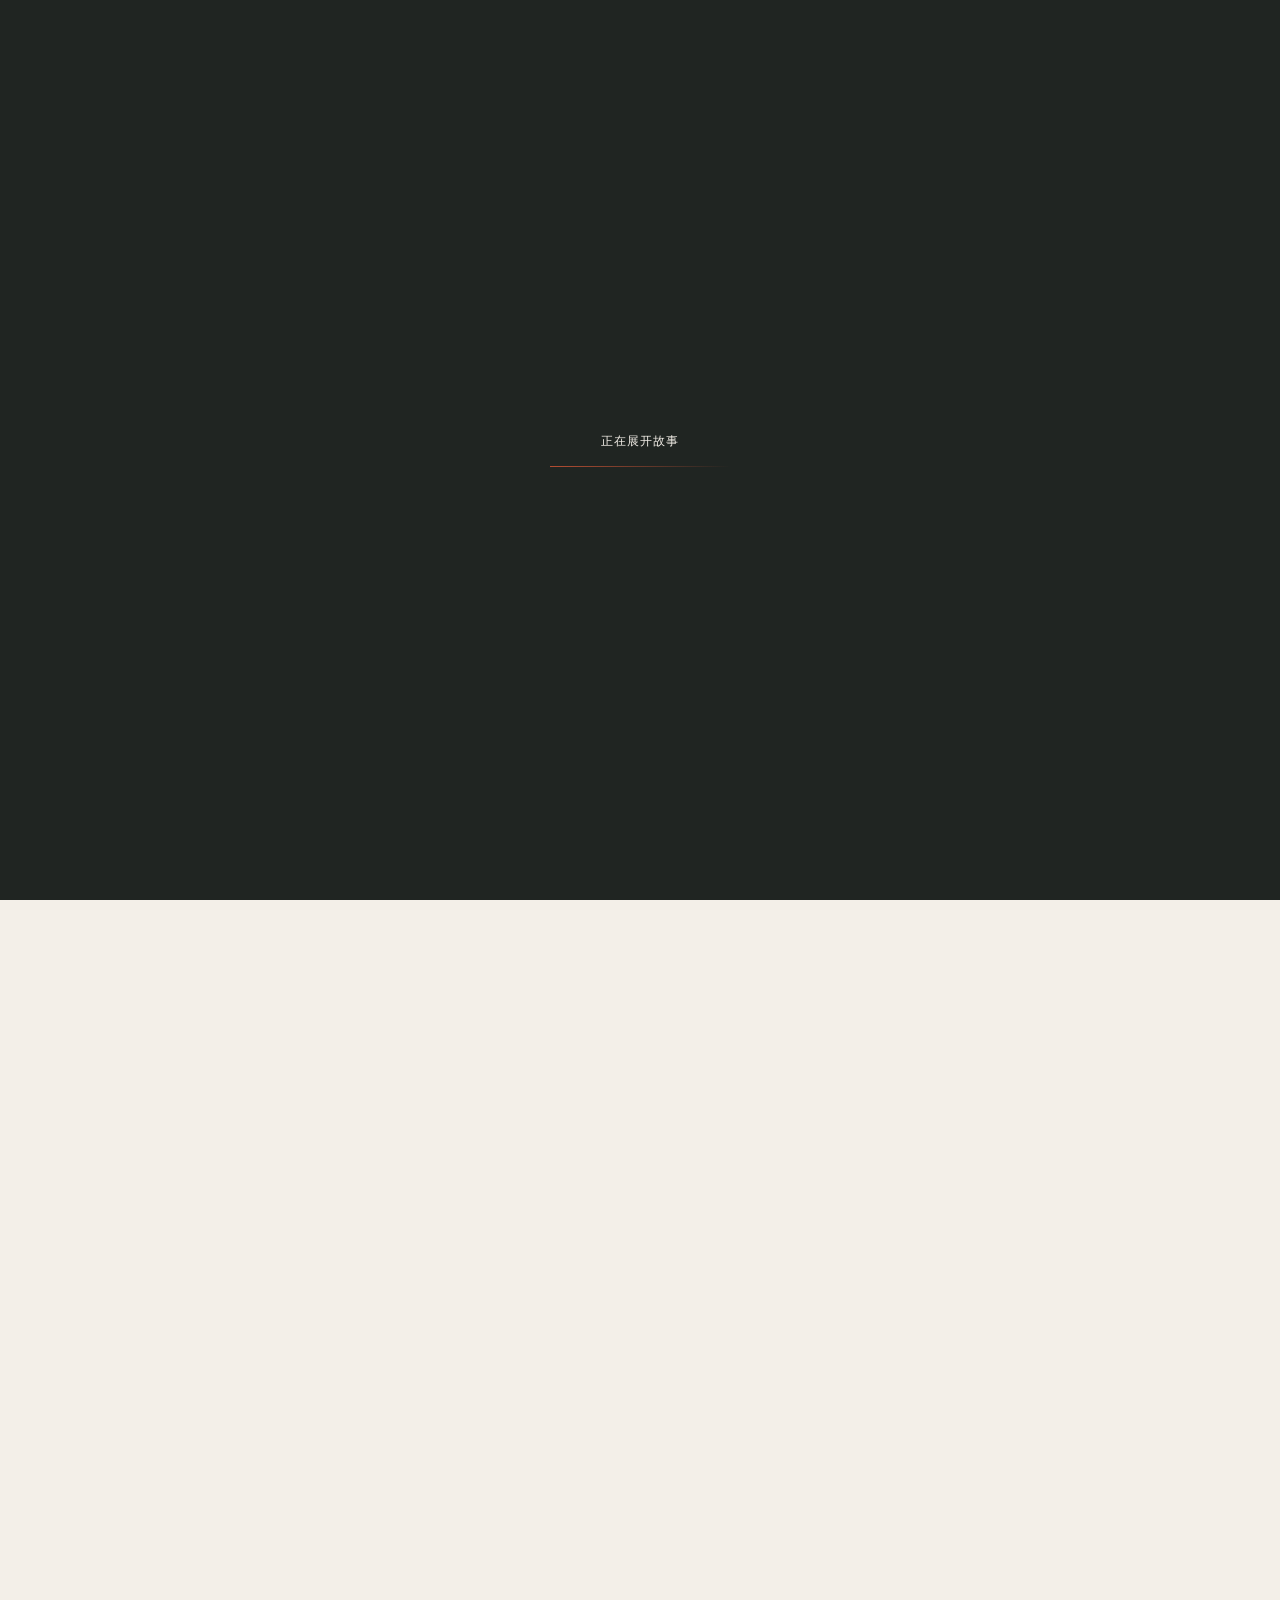
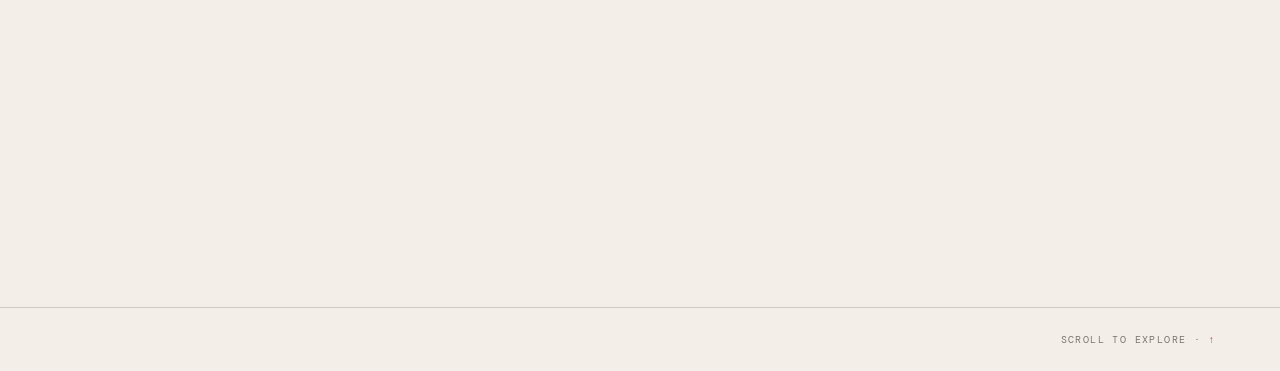
==== index.html @ dee7566f "feat: add modular interactive narrative designer resume page" ====
<!doctype html>
<html lang="zh-CN">
<head>
  <meta charset="UTF-8" />
  <meta name="viewport" content="width=device-width, initial-scale=1.0" />
  <meta name="theme-color" content="#f3efe8" />
  <title>叙事设计师 · 交互式作品集与履历</title>
  <link rel="preconnect" href="https://fonts.googleapis.com">
  <link rel="preconnect" href="https://fonts.gstatic.com" crossorigin>
  <link href="https://fonts.googleapis.com/css2?family=DM+Mono:wght@400;500&family=Manrope:wght@400;500;600;700&family=Noto+Serif+SC:wght@400;500;600;700&display=swap" rel="stylesheet">
  <link rel="stylesheet" href="styles.css" />
</head>
<body>
  <div class="loader" aria-hidden="true"><span>正在展开故事</span><i></i></div>
  <div class="grain" aria-hidden="true"></div>

  <!-- ========== 可编辑区：只需修改此处的数据，即可更新页面文字 ========== -->
  <script type="application/json" id="resume-data">
  {
    "meta": {
      "pageTitle": "叙事设计师 · 交互式作品集与履历",
      "eyebrow": "NARRATIVE DESIGNER / PORTFOLIO 2024—",
      "name": "李予乐",
      "role": "叙事设计师",
      "location": "中国 · 杭州 / 可远程合作",
      "availability": "开放合作中",
      "intro": "在旧典与新声之间，寻找能被看见、被感受、被记住的故事。",
      "scrollHint": "向下探索"
    },
    "nav": ["关于我", "职责", "方法论", "联系"],
    "about": {
      "label": "01 / PROFILE",
      "title": "把文化的回响，
转译成当代体验。",
      "body": "我是一位叙事设计师，专注于从文化原型与企业基因中提炼叙事势能，再将它们转化为具有情感温度、清晰结构与媒介适配性的体验。",
      "note": "我的工作不止是讲述故事，更是为故事搭建发生的现场。",
      "stats": [
        {"value":"02", "label":"核心叙事方向"},
        {"value":"∞", "label":"可展开的媒介"},
        {"value":"01", "label":"持续生长的视角"}
      ]
    },
    "responsibilities": {
      "label": "02 / RESPONSIBILITIES",
      "title": "两种路径，
同一个内核。",
      "items": [
        {"number":"01", "title":"旧典新声", "subtitle":"经典 IP 母题的叙事重构与再创", "body":"基于已有文化符号与故事原型，进行跨媒介的改编与再创作，赋予经典叙事当代语境下的新表达。", "tag":"REINTERPRETATION"},
        {"number":"02", "title":"从 0 到 1", "subtitle":"企业文化驱动的原创叙事策划", "body":"深度解构品牌基因与核心价值，从零构建原创概念体系，通过叙事设计将抽象文化转化为可感知的体验。", "tag":"ORIGIN STORY"}
      ]
    },
    "tools": {
      "label": "03 / TOOLKIT",
      "title": "让想象拥有
可执行的形状。",
      "description": "常用的工具会随项目而变，但保持好奇、建立秩序与持续打磨，是始终不变的工作方式。",
      "items": ["在此添加工具名称", "在此添加工具名称", "在此添加工具名称", "在此添加工具名称", "在此添加工具名称", "在此添加工具名称"]
    },
    "method": {
      "label": "04 / METHOD",
      "title": "从一个模糊的念头，
到一次完整的相遇。",
      "description": "这是一个可被复用、也允许被打破的工作流。你可以在下方替换为自己的叙事设计方法论。",
      "steps": [
        {"index":"01", "title":"需求洞察", "text":"在此添加你的方法论描述"},
        {"index":"02", "title":"故事原型", "text":"在此添加你的方法论描述"},
        {"index":"03", "title":"媒介适配", "text":"在此添加你的方法论描述"},
        {"index":"04", "title":"体验落地", "text":"在此添加你的方法论描述"}
      ]
    },
    "contact": {
      "label": "05 / CONTACT",
      "title": "如果你也在寻找
一个好故事的下一种可能。",
      "cta": "与我聊聊",
      "email": "hello@example.com",
      "footer": "© 2024 李予乐 · 用故事连接人与世界"
    }
  }
  </script>
  <!-- ========== 可编辑区结束 ========== -->

  <header class="site-header">
    <a class="brand" href="#top" aria-label="返回首页"><span>LYL</span><small>STORY / DESIGN</small></a>
    <nav class="desktop-nav" aria-label="主导航"></nav>
    <button class="menu-toggle" type="button" aria-label="打开菜单" aria-expanded="false"><span></span><span></span></button>
  </header>
  <div class="mobile-nav" aria-hidden="true"></div>

  <main id="top">
    <section class="hero section-reveal" aria-labelledby="hero-title">
      <div class="hero-orbit" aria-hidden="true"><span></span><span></span><span></span></div>
      <div class="hero-copy">
        <p class="eyebrow" data-field="eyebrow"></p>
        <h1 id="hero-title"><span data-field="name"></span><em data-field="role"></em></h1>
        <p class="hero-intro" data-field="intro"></p>
      </div>
      <div class="hero-meta"><span data-field="location"></span><span class="availability"><i></i><b data-field="availability"></b></span></div>
      <a class="scroll-hint" href="#about"><span data-field="scrollHint"></span><i>↓</i></a>
    </section>

    <section class="about section-wrap section-reveal" id="about">
      <div class="section-label" data-content="about.label"></div>
      <div class="about-grid"><div class="section-heading"><h2 data-content="about.title"></h2></div><div class="about-copy"><p class="lead" data-content="about.body"></p><p class="note" data-content="about.note"></p></div></div>
      <div class="stats" data-stats></div>
    </section>

    <section class="responsibilities section-wrap section-reveal" id="responsibilities">
      <div class="section-label" data-content="responsibilities.label"></div><div class="responsibility-intro"><h2 data-content="responsibilities.title"></h2></div><div class="responsibility-list" data-responsibilities></div>
    </section>

    <section class="tools section-wrap section-reveal" id="tools"><div class="section-label" data-content="tools.label"></div><div class="two-column"><div><h2 data-content="tools.title"></h2></div><div><p class="muted" data-content="tools.description"></p><ul class="tool-list" data-tools></ul></div></div></section>

    <section class="method section-wrap section-reveal" id="method"><div class="section-label" data-content="method.label"></div><div class="method-head"><h2 data-content="method.title"></h2><p class="muted" data-content="method.description"></p></div><div class="method-grid" data-method></div></section>

    <section class="contact section-wrap section-reveal" id="contact"><div class="contact-mark" aria-hidden="true">✳</div><div class="section-label" data-content="contact.label"></div><h2 data-content="contact.title"></h2><a class="contact-link" data-email><span data-content="contact.cta"></span><i>↗</i></a><p class="email" data-email-text></p></section>
  </main>
  <footer><span data-content="contact.footer"></span><span>SCROLL TO EXPLORE · <a href="#top">↑</a></span></footer>
  <script src="script.js"></script>
</body>
</html>
---- styles.css ----
:root {
  --paper: #f3efe8; --ink: #202522; --muted: #77766f; --line: rgba(32,37,34,.18); --accent: #b44d32; --serif: 'Noto Serif SC', Georgia, serif; --sans: 'Manrope', Arial, sans-serif; --mono: 'DM Mono', monospace;
}
* { box-sizing: border-box; }
html { scroll-behavior: smooth; }
body { margin: 0; color: var(--ink); background: var(--paper); font-family: var(--sans); overflow-x: hidden; }
body:before { content: ''; position: fixed; inset: 0; pointer-events: none; background: radial-gradient(circle at 80% 15%, rgba(180,77,50,.08), transparent 28%), radial-gradient(circle at 0% 70%, rgba(34,56,50,.06), transparent 25%); z-index: -2; }
.grain { position: fixed; inset: 0; opacity: .06; pointer-events: none; z-index: 10; background-image: url("data:image/svg+xml,%3Csvg viewBox='0 0 180 180' xmlns='http://www.w3.org/2000/svg'%3E%3Cfilter id='n'%3E%3CfeTurbulence type='fractalNoise' baseFrequency='.8' numOctaves='3' stitchTiles='stitch'/%3E%3C/filter%3E%3Crect width='100%25' height='100%25' filter='url(%23n)' opacity='.5'/%3E%3C/svg%3E"); }
.loader { position: fixed; inset: 0; background: var(--ink); color: var(--paper); display: grid; place-content: center; gap: 16px; z-index: 20; transition: opacity .7s, visibility .7s; font: 12px var(--mono); letter-spacing: .08em; text-align: center; }
.loader i { width: 180px; height: 1px; background: linear-gradient(90deg, var(--accent), transparent); display: block; animation: load 1.2s ease-in-out infinite; transform-origin: left; }.loader.done { opacity: 0; visibility: hidden; } @keyframes load { 0%,100% { transform: scaleX(.1) } 50% { transform: scaleX(1) } }
.site-header { position: absolute; top: 0; left: 0; right: 0; padding: 28px 5vw; display: flex; align-items: center; justify-content: space-between; z-index: 5; }.brand { color: var(--ink); text-decoration: none; display: flex; flex-direction: column; gap: 4px; }.brand span { font: 600 19px var(--serif); letter-spacing: .12em; }.brand small, .eyebrow, .section-label, .hero-meta, footer { font: 10px var(--mono); letter-spacing: .14em; }.brand small { color: var(--muted); }.desktop-nav { display: flex; gap: 30px; }.desktop-nav a, .mobile-nav a { color: var(--ink); text-decoration: none; font-size: 11px; }.desktop-nav a:after { content: ''; height: 1px; width: 0; background: var(--accent); display: block; transition: width .3s; }.desktop-nav a:hover:after { width: 100%; }
.menu-toggle { display: none; border: 0; background: transparent; padding: 8px; }.menu-toggle span { display: block; width: 22px; height: 1px; background: var(--ink); margin: 5px; }.mobile-nav { display: none; }
.hero { min-height: 100vh; padding: 22vh 10vw 9vh; display: flex; flex-direction: column; justify-content: space-between; position: relative; overflow: hidden; }.hero-copy { max-width: 790px; margin-top: 9vh; }.eyebrow, .section-label { color: var(--accent); }.hero h1 { margin: 30px 0 26px; font: 500 clamp(4.2rem, 11vw, 10.5rem)/.86 var(--serif); letter-spacing: -.08em; }.hero h1 em { display: block; color: var(--accent); font: italic 500 clamp(2.4rem, 5.5vw, 5.3rem)/1.1 var(--serif); letter-spacing: -.06em; margin-left: 10vw; }.hero-intro { max-width: 460px; font: 19px/1.8 var(--serif); margin: 0; }.hero-meta { display: flex; gap: 32px; color: var(--muted); }.availability { color: var(--ink); }.availability i { display: inline-block; width: 6px; height: 6px; border-radius: 50%; background: #5c865e; margin-right: 8px; box-shadow: 0 0 0 4px rgba(92,134,94,.12); }.availability b { font-weight: 400; }.scroll-hint { align-self: flex-end; color: var(--muted); text-decoration: none; font: 10px var(--mono); display: flex; gap: 12px; align-items: center; }.scroll-hint i { color: var(--accent); font-size: 17px; font-style: normal; }.hero-orbit { position: absolute; width: 45vw; height: 45vw; max-width: 600px; max-height: 600px; right: -8vw; top: 18%; border: 1px solid var(--line); border-radius: 50%; animation: float 8s ease-in-out infinite; }.hero-orbit:before, .hero-orbit:after { content:''; position:absolute; inset: 14%; border: 1px solid var(--line); border-radius: 50%; }.hero-orbit:after { inset: 28%; border-color: rgba(180,77,50,.35); }.hero-orbit span { position: absolute; width: 8px; height: 8px; border-radius: 50%; background: var(--accent); top: 6%; left: 50%; }.hero-orbit span:nth-child(2) { top: 50%; left: 94%; background: var(--ink); }.hero-orbit span:nth-child(3) { top: 83%; left: 20%; width: 4px; height: 4px; } @keyframes float { 50% { transform: translateY(-15px) rotate(8deg); } }
.section-wrap { padding: 13vw 10vw; border-top: 1px solid var(--line); }.section-label { margin-bottom: 70px; }.section-heading h2, h2 { font: 500 clamp(2.5rem, 5.8vw, 6.4rem)/1.05 var(--serif); letter-spacing: -.07em; white-space: pre-line; margin: 0; }.about-grid { display: grid; grid-template-columns: 1.1fr .9fr; gap: 10vw; }.about-copy { padding-top: 12px; max-width: 450px; }.lead { font: 20px/1.9 var(--serif); margin: 0 0 55px; }.note { border-left: 1px solid var(--accent); padding-left: 18px; color: var(--muted); font-size: 13px; line-height: 1.8; }.stats { display: flex; gap: 10vw; margin-top: 13vw; border-top: 1px solid var(--line); padding-top: 25px; }.stat-value { color: var(--accent); font: 400 clamp(2.7rem, 5vw, 5rem) var(--serif); }.stat-label { color: var(--muted); font-size: 11px; margin-top: 8px; }.responsibility-intro { max-width: 750px; margin-bottom: 90px; }.responsibility-list { border-top: 1px solid var(--line); }.responsibility-card { display: grid; grid-template-columns: 9% 25% 1fr; gap: 30px; align-items: start; padding: 42px 0; border-bottom: 1px solid var(--line); transition: padding .4s, background .4s; }.responsibility-card:hover { padding-left: 20px; background: rgba(255,255,255,.18); }.card-num { color: var(--accent); font: 12px var(--mono); }.card-title { font: 500 30px var(--serif); }.card-subtitle { font-size: 11px; color: var(--muted); margin-top: 12px; }.card-body { max-width: 430px; color: var(--muted); line-height: 1.9; font-size: 14px; }.card-tag { display: block; font: 10px var(--mono); letter-spacing: .12em; margin-bottom: 20px; color: var(--accent); }
.two-column { display: grid; grid-template-columns: 1fr 1fr; gap: 12vw; }.muted { color: var(--muted); font-size: 14px; line-height: 1.9; max-width: 430px; }.tool-list { padding: 0; margin: 45px 0 0; list-style: none; border-top: 1px solid var(--line); }.tool-list li { border-bottom: 1px solid var(--line); padding: 18px 0; color: var(--muted); font: 13px var(--mono); display: flex; justify-content: space-between; }.tool-list li:after { content: '＋'; color: var(--accent); }.method { background: #293632; color: var(--paper); }.method .section-label, .method .muted { color: #b3bcb5; }.method-head { display: flex; justify-content: space-between; align-items: end; gap: 50px; margin-bottom: 90px; }.method-head h2 { max-width: 720px; }.method-grid { display: grid; grid-template-columns: repeat(4, 1fr); gap: 1px; background: rgba(243,239,232,.2); }.method-card { background: #293632; min-height: 250px; padding: 25px 20px; transition: background .3s, transform .3s; }.method-card:hover { background: #354840; transform: translateY(-8px); }.method-card .index { color: #db876f; font: 11px var(--mono); }.method-card h3 { font: 500 25px var(--serif); margin: 65px 0 18px; }.method-card p { color: #b3bcb5; font-size: 12px; line-height: 1.8; }.contact { text-align: center; padding-top: 15vw; padding-bottom: 12vw; }.contact-mark { color: var(--accent); font-size: 48px; margin-bottom: 40px; animation: spin 12s linear infinite; }.contact h2 { max-width: 800px; margin: 0 auto 65px; }.contact-link { color: var(--ink); text-decoration: none; display: inline-flex; gap: 20px; align-items: center; font: 500 22px var(--serif); border-bottom: 1px solid var(--accent); padding-bottom: 8px; }.contact-link i { color: var(--accent); font-style: normal; transition: transform .3s; }.contact-link:hover i { transform: translate(5px,-5px); }.email { color: var(--muted); font: 11px var(--mono); margin-top: 24px; } @keyframes spin { to { transform: rotate(360deg); } } footer { border-top: 1px solid var(--line); padding: 25px 5vw; color: var(--muted); display: flex; justify-content: space-between; } footer a { color: var(--accent); text-decoration: none; }
.section-reveal { opacity: 0; transform: translateY(24px); transition: opacity .9s ease, transform .9s ease; }.section-reveal.visible { opacity: 1; transform: none; }
@media (max-width: 700px) { .site-header { padding: 22px 6vw; }.desktop-nav { display: none; }.menu-toggle { display: block; }.mobile-nav { position: fixed; inset: 0; background: var(--paper); z-index: 4; display: flex; flex-direction: column; justify-content: center; gap: 25px; padding: 15vw; transform: translateY(-100%); transition: transform .4s; }.mobile-nav.open { transform: none; }.mobile-nav a { font: 500 34px var(--serif); }.hero { padding: 20vh 7vw 8vh; min-height: 100svh; }.hero-orbit { width: 90vw; height: 90vw; top: 30%; right: -35vw; opacity: .65; }.hero-copy { margin-top: 9vh; position: relative; z-index: 1; }.hero h1 { font-size: 4.6rem; margin-top: 25px; }.hero h1 em { font-size: 2.8rem; margin-left: 12vw; }.hero-intro { font-size: 17px; max-width: 290px; }.hero-meta { flex-direction: column; gap: 12px; }.section-wrap { padding: 25vw 7vw; }.section-label { margin-bottom: 45px; }.about-grid, .two-column { grid-template-columns: 1fr; gap: 45px; }.about-copy { padding-top: 0; }.lead { font-size: 18px; }.stats { gap: 9vw; margin-top: 18vw; }.stat-value { font-size: 2.6rem; }.stat-label { font-size: 9px; }.responsibility-intro { margin-bottom: 55px; }.responsibility-card { grid-template-columns: 15% 1fr; gap: 12px; }.card-body { grid-column: 2; }.card-tag { margin-bottom: 12px; }.card-title { font-size: 26px; }.method-head { display: block; margin-bottom: 55px; }.method-head .muted { margin-top: 30px; }.method-grid { grid-template-columns: 1fr 1fr; }.method-card { min-height: 210px; padding: 18px 15px; }.method-card h3 { margin-top: 40px; font-size: 21px; }.contact h2 { font-size: 2.9rem; }.contact-link { font-size: 19px; } footer { flex-direction: column; gap: 14px; font-size: 9px; } }
@media (prefers-reduced-motion: reduce) { *, *:before, *:after { animation-duration: .01ms !important; transition-duration: .01ms !important; scroll-behavior: auto !important; } }
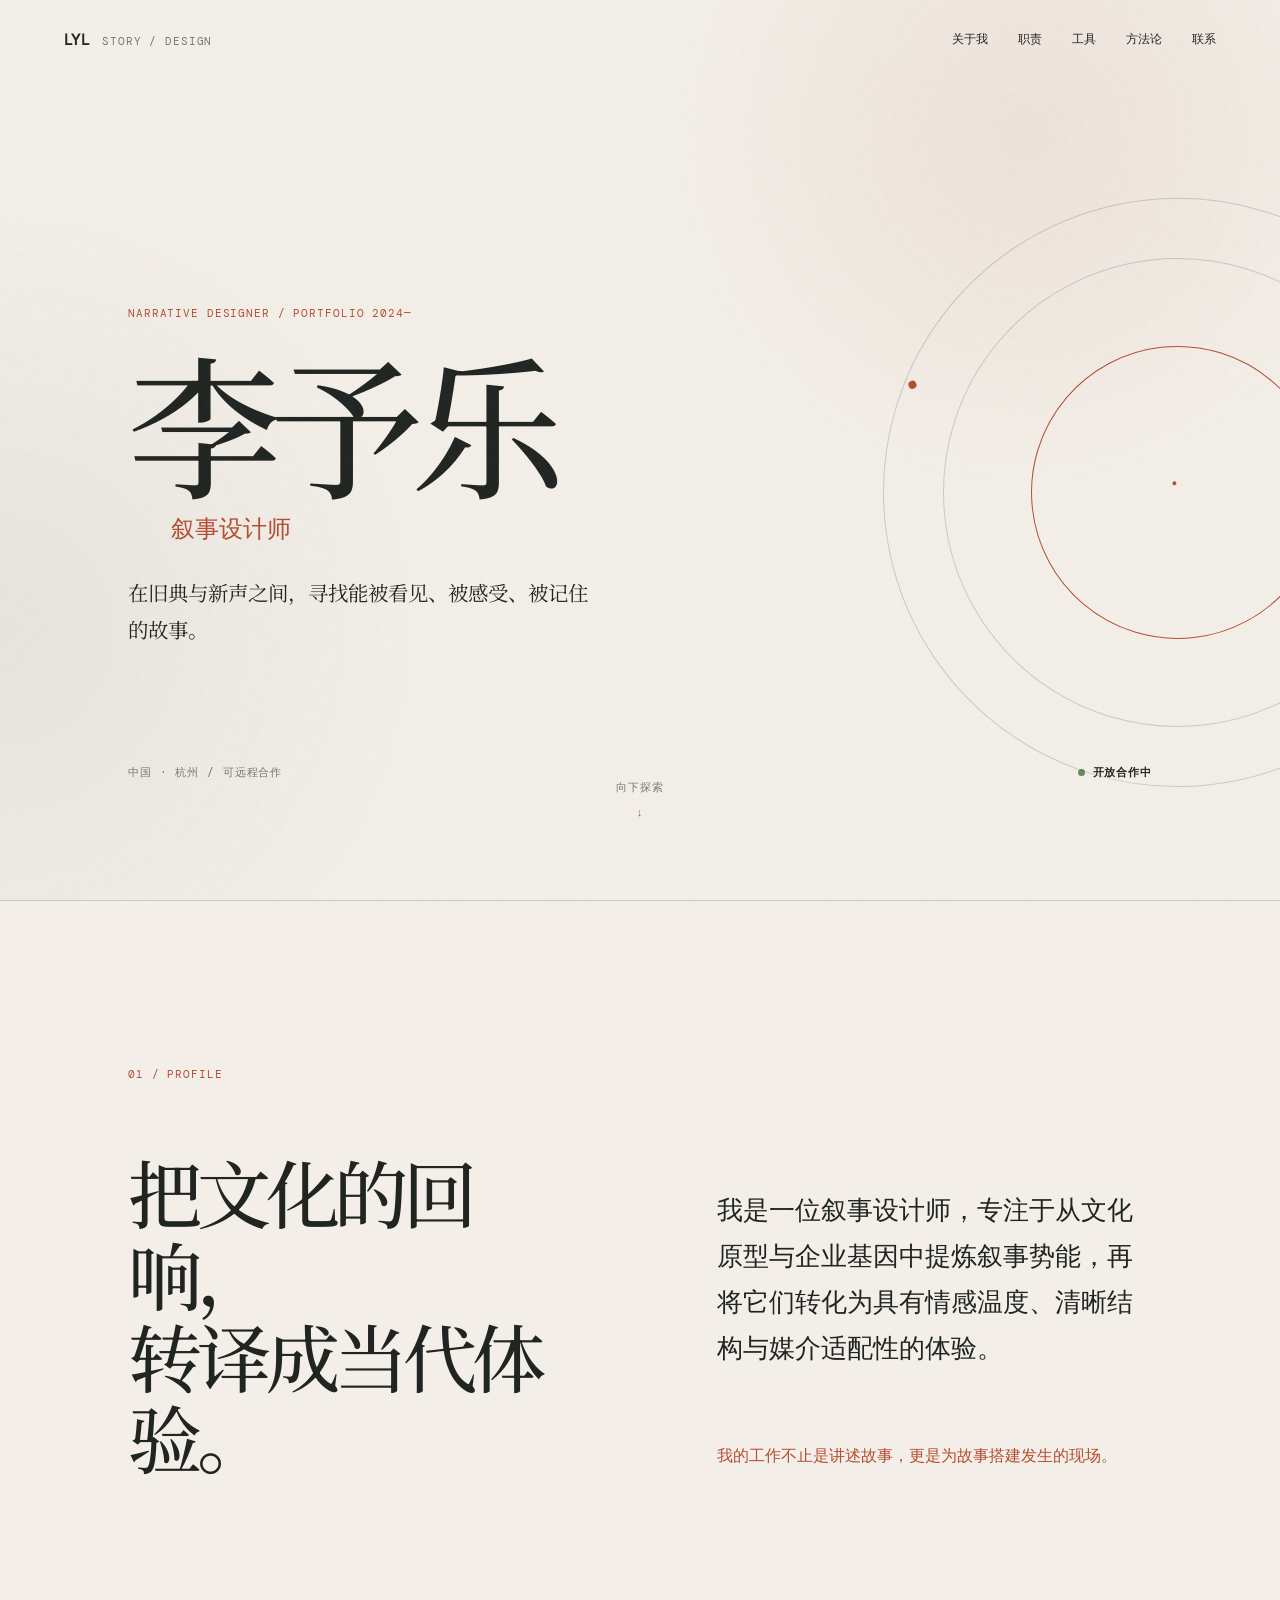
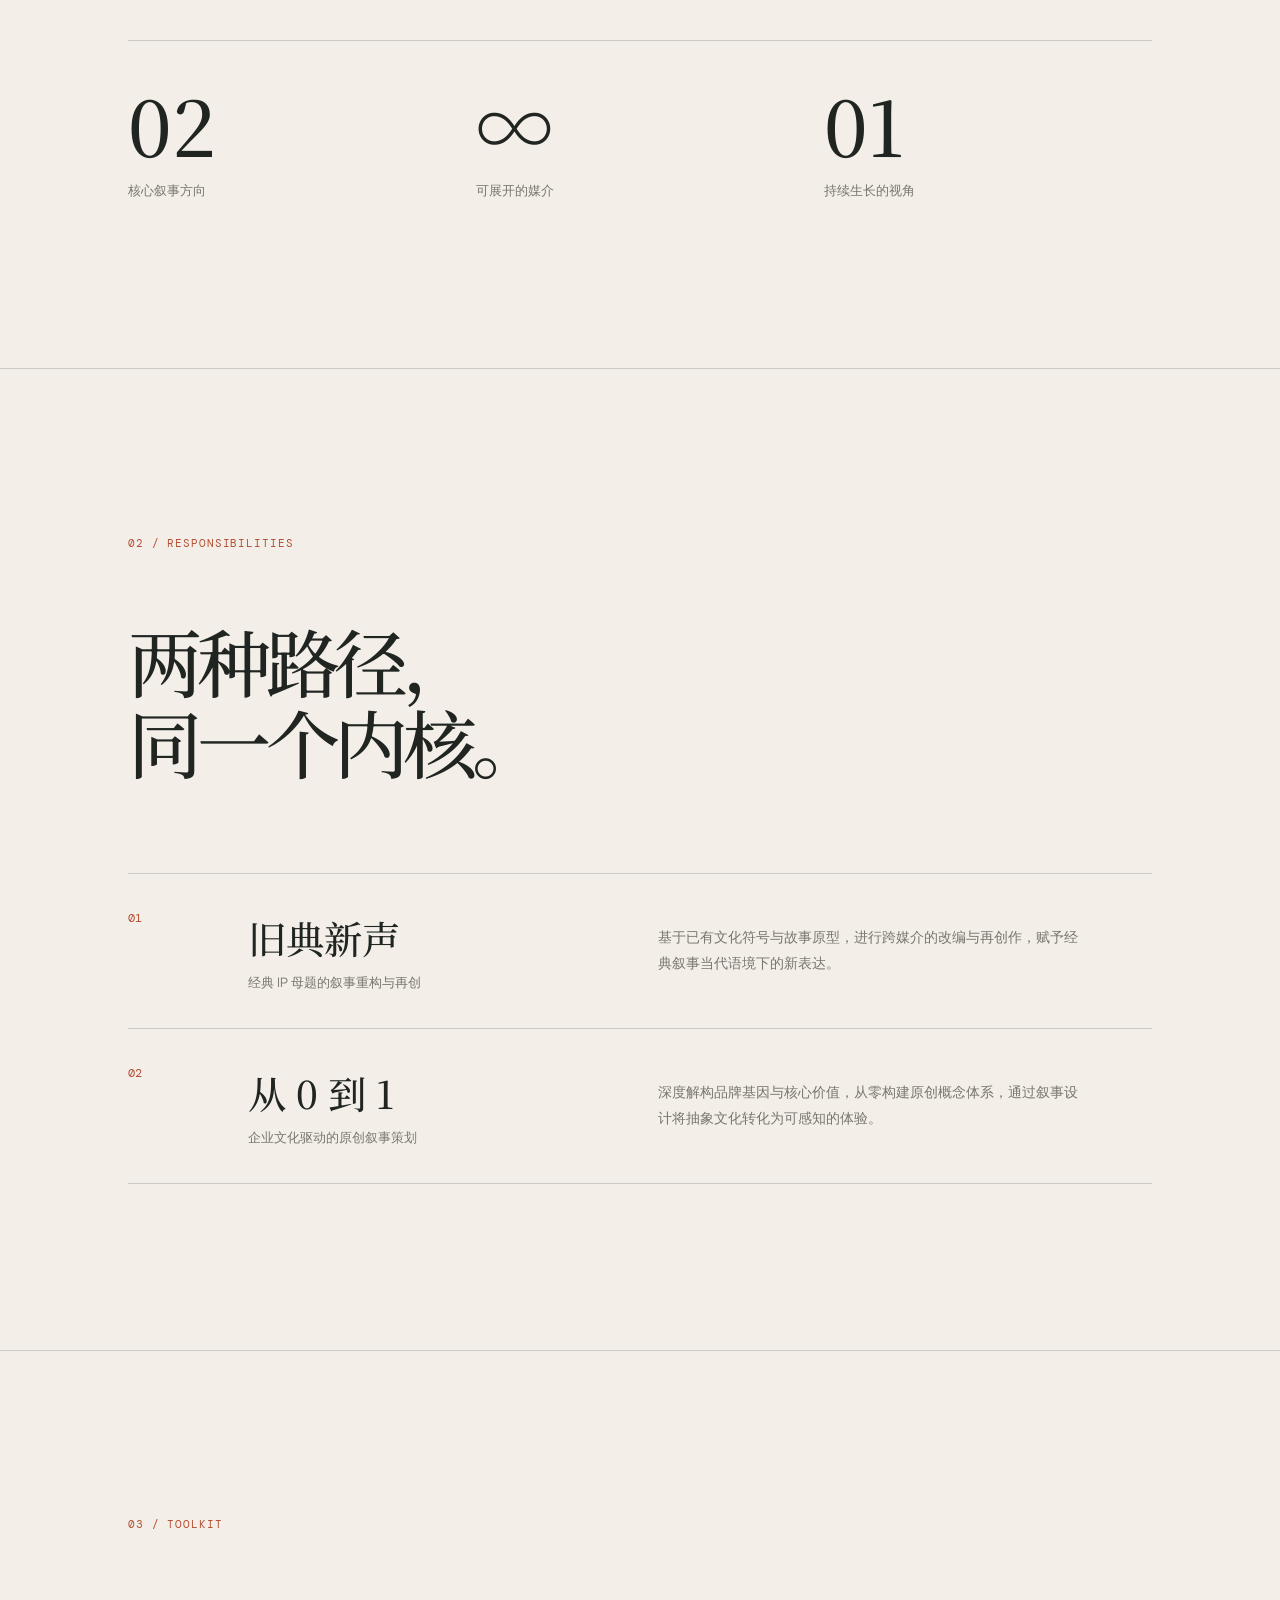
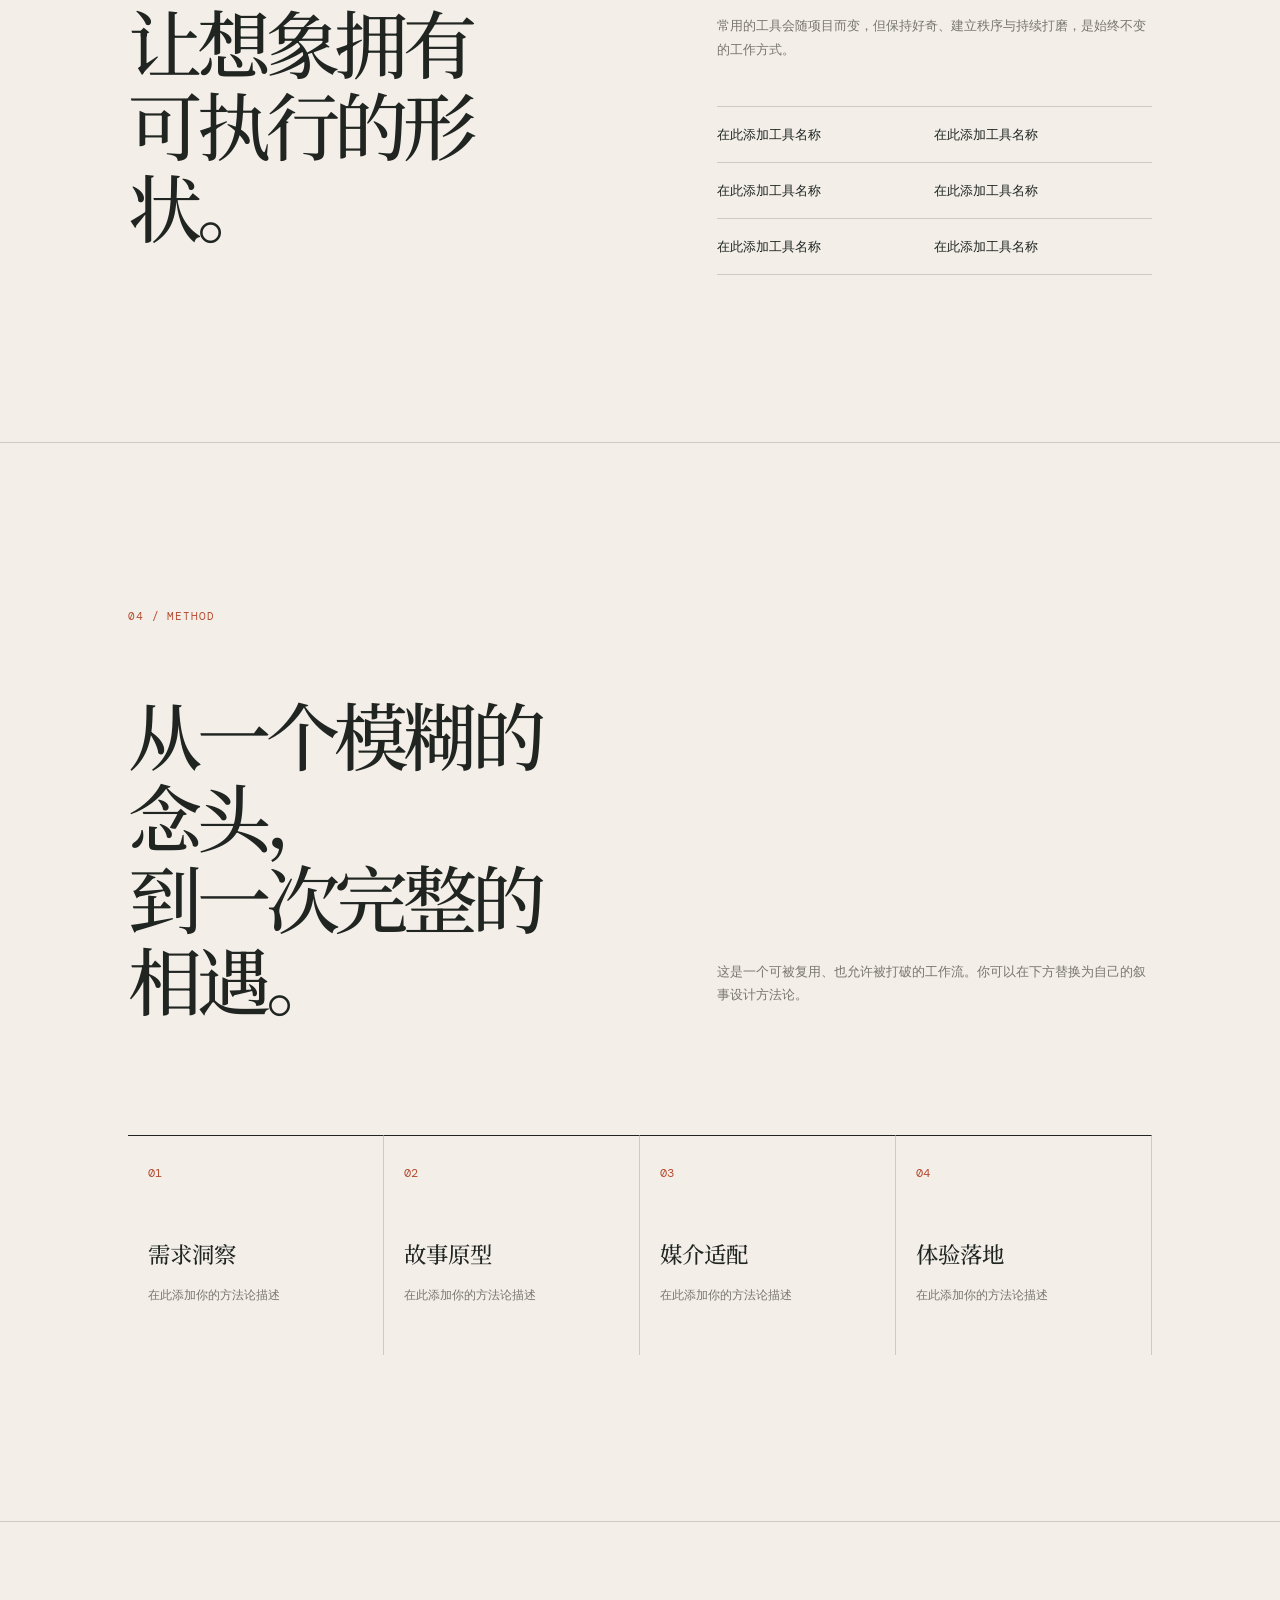
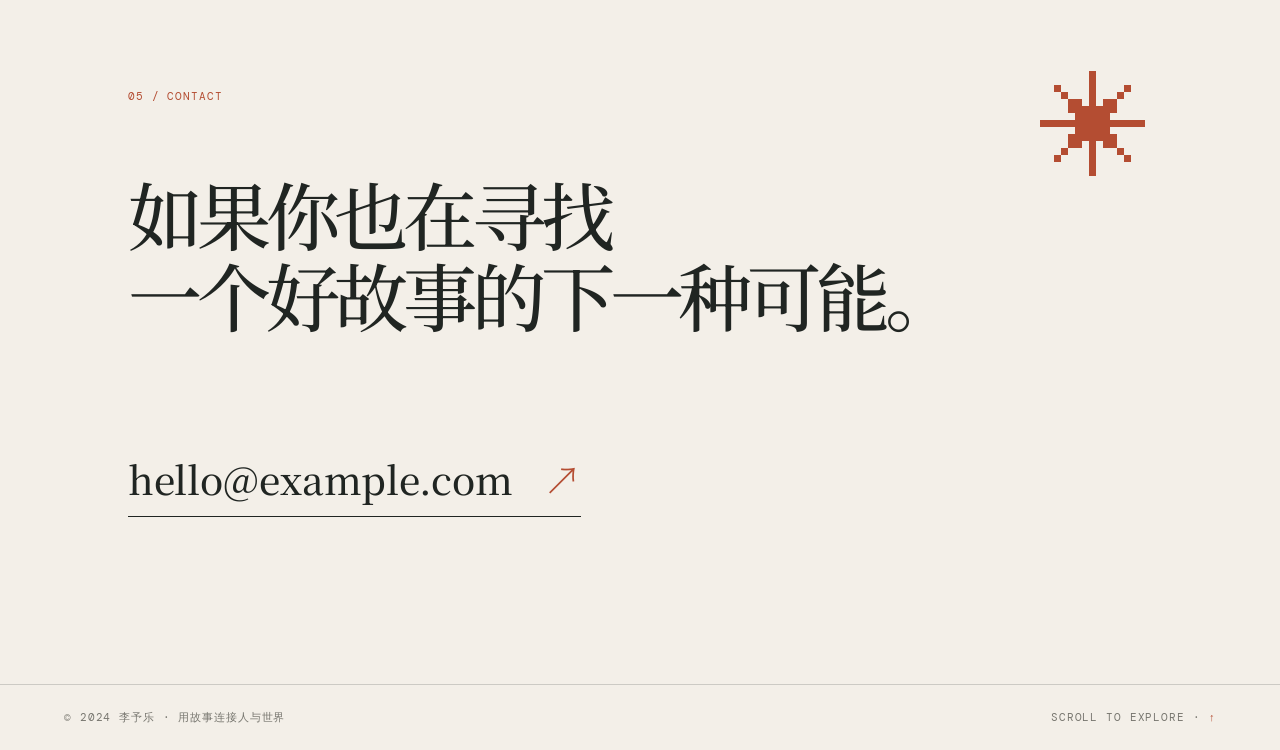
==== commit 7f57b22e: "Build responsive narrative designer portfolio resume with editable data-driven content and polished " ====
--- a/index.html
+++ b/index.html
@@ -4,6 +4,7 @@
   <meta charset="UTF-8" />
   <meta name="viewport" content="width=device-width, initial-scale=1.0" />
   <meta name="theme-color" content="#f3efe8" />
+  <meta name="description" content="李予乐的叙事设计师作品集与履历。" />
   <title>叙事设计师 · 交互式作品集与履历</title>
   <link rel="preconnect" href="https://fonts.googleapis.com">
   <link rel="preconnect" href="https://fonts.gstatic.com" crossorigin>
@@ -27,51 +28,37 @@
       "intro": "在旧典与新声之间，寻找能被看见、被感受、被记住的故事。",
       "scrollHint": "向下探索"
     },
-    "nav": ["关于我", "职责", "方法论", "联系"],
+    "nav": ["关于我", "职责", "工具", "方法论", "联系"],
     "about": {
       "label": "01 / PROFILE",
-      "title": "把文化的回响，
-转译成当代体验。",
+      "title": "把文化的回响，\n转译成当代体验。",
       "body": "我是一位叙事设计师，专注于从文化原型与企业基因中提炼叙事势能，再将它们转化为具有情感温度、清晰结构与媒介适配性的体验。",
       "note": "我的工作不止是讲述故事，更是为故事搭建发生的现场。",
-      "stats": [
-        {"value":"02", "label":"核心叙事方向"},
-        {"value":"∞", "label":"可展开的媒介"},
-        {"value":"01", "label":"持续生长的视角"}
-      ]
+      "stats": [{"value":"02", "label":"核心叙事方向"}, {"value":"∞", "label":"可展开的媒介"}, {"value":"01", "label":"持续生长的视角"}]
     },
     "responsibilities": {
       "label": "02 / RESPONSIBILITIES",
-      "title": "两种路径，
-同一个内核。",
+      "title": "两种路径，\n同一个内核。",
       "items": [
-        {"number":"01", "title":"旧典新声", "subtitle":"经典 IP 母题的叙事重构与再创", "body":"基于已有文化符号与故事原型，进行跨媒介的改编与再创作，赋予经典叙事当代语境下的新表达。", "tag":"REINTERPRETATION"},
-        {"number":"02", "title":"从 0 到 1", "subtitle":"企业文化驱动的原创叙事策划", "body":"深度解构品牌基因与核心价值，从零构建原创概念体系，通过叙事设计将抽象文化转化为可感知的体验。", "tag":"ORIGIN STORY"}
+        {"number":"01", "title":"旧典新声", "subtitle":"经典 IP 母题的叙事重构与再创", "body":"基于已有文化符号与故事原型，进行跨媒介的改编与再创作，赋予经典叙事当代语境下的新表达。"},
+        {"number":"02", "title":"从 0 到 1", "subtitle":"企业文化驱动的原创叙事策划", "body":"深度解构品牌基因与核心价值，从零构建原创概念体系，通过叙事设计将抽象文化转化为可感知的体验。"}
       ]
     },
     "tools": {
       "label": "03 / TOOLKIT",
-      "title": "让想象拥有
-可执行的形状。",
+      "title": "让想象拥有\n可执行的形状。",
       "description": "常用的工具会随项目而变，但保持好奇、建立秩序与持续打磨，是始终不变的工作方式。",
       "items": ["在此添加工具名称", "在此添加工具名称", "在此添加工具名称", "在此添加工具名称", "在此添加工具名称", "在此添加工具名称"]
     },
     "method": {
       "label": "04 / METHOD",
-      "title": "从一个模糊的念头，
-到一次完整的相遇。",
+      "title": "从一个模糊的念头，\n到一次完整的相遇。",
       "description": "这是一个可被复用、也允许被打破的工作流。你可以在下方替换为自己的叙事设计方法论。",
-      "steps": [
-        {"index":"01", "title":"需求洞察", "text":"在此添加你的方法论描述"},
-        {"index":"02", "title":"故事原型", "text":"在此添加你的方法论描述"},
-        {"index":"03", "title":"媒介适配", "text":"在此添加你的方法论描述"},
-        {"index":"04", "title":"体验落地", "text":"在此添加你的方法论描述"}
-      ]
+      "steps": [{"index":"01", "title":"需求洞察", "text":"在此添加你的方法论描述"}, {"index":"02", "title":"故事原型", "text":"在此添加你的方法论描述"}, {"index":"03", "title":"媒介适配", "text":"在此添加你的方法论描述"}, {"index":"04", "title":"体验落地", "text":"在此添加你的方法论描述"}]
     },
     "contact": {
       "label": "05 / CONTACT",
-      "title": "如果你也在寻找
-一个好故事的下一种可能。",
+      "title": "如果你也在寻找\n一个好故事的下一种可能。",
       "cta": "与我聊聊",
       "email": "hello@example.com",
       "footer": "© 2024 李予乐 · 用故事连接人与世界"
@@ -90,30 +77,16 @@
   <main id="top">
     <section class="hero section-reveal" aria-labelledby="hero-title">
       <div class="hero-orbit" aria-hidden="true"><span></span><span></span><span></span></div>
-      <div class="hero-copy">
-        <p class="eyebrow" data-field="eyebrow"></p>
-        <h1 id="hero-title"><span data-field="name"></span><em data-field="role"></em></h1>
-        <p class="hero-intro" data-field="intro"></p>
-      </div>
+      <div class="hero-copy"><p class="eyebrow" data-field="eyebrow"></p><h1 id="hero-title"><span data-field="name"></span><em data-field="role"></em></h1><p class="hero-intro" data-field="intro"></p></div>
       <div class="hero-meta"><span data-field="location"></span><span class="availability"><i></i><b data-field="availability"></b></span></div>
       <a class="scroll-hint" href="#about"><span data-field="scrollHint"></span><i>↓</i></a>
     </section>
 
-    <section class="about section-wrap section-reveal" id="about">
-      <div class="section-label" data-content="about.label"></div>
-      <div class="about-grid"><div class="section-heading"><h2 data-content="about.title"></h2></div><div class="about-copy"><p class="lead" data-content="about.body"></p><p class="note" data-content="about.note"></p></div></div>
-      <div class="stats" data-stats></div>
-    </section>
-
-    <section class="responsibilities section-wrap section-reveal" id="responsibilities">
-      <div class="section-label" data-content="responsibilities.label"></div><div class="responsibility-intro"><h2 data-content="responsibilities.title"></h2></div><div class="responsibility-list" data-responsibilities></div>
-    </section>
-
+    <section class="about section-wrap section-reveal" id="about"><div class="section-label" data-content="about.label"></div><div class="about-grid"><div class="section-heading"><h2 data-content="about.title"></h2></div><div class="about-copy"><p class="lead" data-content="about.body"></p><p class="note" data-content="about.note"></p></div></div><div class="stats" data-stats></div></section>
+    <section class="responsibilities section-wrap section-reveal" id="responsibilities"><div class="section-label" data-content="responsibilities.label"></div><div class="responsibility-intro"><h2 data-content="responsibilities.title"></h2></div><div class="responsibility-list" data-responsibilities></div></section>
     <section class="tools section-wrap section-reveal" id="tools"><div class="section-label" data-content="tools.label"></div><div class="two-column"><div><h2 data-content="tools.title"></h2></div><div><p class="muted" data-content="tools.description"></p><ul class="tool-list" data-tools></ul></div></div></section>
-
     <section class="method section-wrap section-reveal" id="method"><div class="section-label" data-content="method.label"></div><div class="method-head"><h2 data-content="method.title"></h2><p class="muted" data-content="method.description"></p></div><div class="method-grid" data-method></div></section>
-
-    <section class="contact section-wrap section-reveal" id="contact"><div class="contact-mark" aria-hidden="true">✳</div><div class="section-label" data-content="contact.label"></div><h2 data-content="contact.title"></h2><a class="contact-link" data-email><span data-content="contact.cta"></span><i>↗</i></a><p class="email" data-email-text></p></section>
+    <section class="contact section-wrap section-reveal" id="contact"><div class="contact-mark" aria-hidden="true">✳</div><div class="section-label" data-content="contact.label"></div><h2 data-content="contact.title"></h2><a class="contact-link" data-email href="mailto:hello@example.com"><span data-email-text></span><i>↗</i></a></section>
   </main>
   <footer><span data-content="contact.footer"></span><span>SCROLL TO EXPLORE · <a href="#top">↑</a></span></footer>
   <script src="script.js"></script>
--- a/styles.css
+++ b/styles.css
@@ -1,18 +1 @@
-:root {
-  --paper: #f3efe8; --ink: #202522; --muted: #77766f; --line: rgba(32,37,34,.18); --accent: #b44d32; --serif: 'Noto Serif SC', Georgia, serif; --sans: 'Manrope', Arial, sans-serif; --mono: 'DM Mono', monospace;
-}
-* { box-sizing: border-box; }
-html { scroll-behavior: smooth; }
-body { margin: 0; color: var(--ink); background: var(--paper); font-family: var(--sans); overflow-x: hidden; }
-body:before { content: ''; position: fixed; inset: 0; pointer-events: none; background: radial-gradient(circle at 80% 15%, rgba(180,77,50,.08), transparent 28%), radial-gradient(circle at 0% 70%, rgba(34,56,50,.06), transparent 25%); z-index: -2; }
-.grain { position: fixed; inset: 0; opacity: .06; pointer-events: none; z-index: 10; background-image: url("data:image/svg+xml,%3Csvg viewBox='0 0 180 180' xmlns='http://www.w3.org/2000/svg'%3E%3Cfilter id='n'%3E%3CfeTurbulence type='fractalNoise' baseFrequency='.8' numOctaves='3' stitchTiles='stitch'/%3E%3C/filter%3E%3Crect width='100%25' height='100%25' filter='url(%23n)' opacity='.5'/%3E%3C/svg%3E"); }
-.loader { position: fixed; inset: 0; background: var(--ink); color: var(--paper); display: grid; place-content: center; gap: 16px; z-index: 20; transition: opacity .7s, visibility .7s; font: 12px var(--mono); letter-spacing: .08em; text-align: center; }
-.loader i { width: 180px; height: 1px; background: linear-gradient(90deg, var(--accent), transparent); display: block; animation: load 1.2s ease-in-out infinite; transform-origin: left; }.loader.done { opacity: 0; visibility: hidden; } @keyframes load { 0%,100% { transform: scaleX(.1) } 50% { transform: scaleX(1) } }
-.site-header { position: absolute; top: 0; left: 0; right: 0; padding: 28px 5vw; display: flex; align-items: center; justify-content: space-between; z-index: 5; }.brand { color: var(--ink); text-decoration: none; display: flex; flex-direction: column; gap: 4px; }.brand span { font: 600 19px var(--serif); letter-spacing: .12em; }.brand small, .eyebrow, .section-label, .hero-meta, footer { font: 10px var(--mono); letter-spacing: .14em; }.brand small { color: var(--muted); }.desktop-nav { display: flex; gap: 30px; }.desktop-nav a, .mobile-nav a { color: var(--ink); text-decoration: none; font-size: 11px; }.desktop-nav a:after { content: ''; height: 1px; width: 0; background: var(--accent); display: block; transition: width .3s; }.desktop-nav a:hover:after { width: 100%; }
-.menu-toggle { display: none; border: 0; background: transparent; padding: 8px; }.menu-toggle span { display: block; width: 22px; height: 1px; background: var(--ink); margin: 5px; }.mobile-nav { display: none; }
-.hero { min-height: 100vh; padding: 22vh 10vw 9vh; display: flex; flex-direction: column; justify-content: space-between; position: relative; overflow: hidden; }.hero-copy { max-width: 790px; margin-top: 9vh; }.eyebrow, .section-label { color: var(--accent); }.hero h1 { margin: 30px 0 26px; font: 500 clamp(4.2rem, 11vw, 10.5rem)/.86 var(--serif); letter-spacing: -.08em; }.hero h1 em { display: block; color: var(--accent); font: italic 500 clamp(2.4rem, 5.5vw, 5.3rem)/1.1 var(--serif); letter-spacing: -.06em; margin-left: 10vw; }.hero-intro { max-width: 460px; font: 19px/1.8 var(--serif); margin: 0; }.hero-meta { display: flex; gap: 32px; color: var(--muted); }.availability { color: var(--ink); }.availability i { display: inline-block; width: 6px; height: 6px; border-radius: 50%; background: #5c865e; margin-right: 8px; box-shadow: 0 0 0 4px rgba(92,134,94,.12); }.availability b { font-weight: 400; }.scroll-hint { align-self: flex-end; color: var(--muted); text-decoration: none; font: 10px var(--mono); display: flex; gap: 12px; align-items: center; }.scroll-hint i { color: var(--accent); font-size: 17px; font-style: normal; }.hero-orbit { position: absolute; width: 45vw; height: 45vw; max-width: 600px; max-height: 600px; right: -8vw; top: 18%; border: 1px solid var(--line); border-radius: 50%; animation: float 8s ease-in-out infinite; }.hero-orbit:before, .hero-orbit:after { content:''; position:absolute; inset: 14%; border: 1px solid var(--line); border-radius: 50%; }.hero-orbit:after { inset: 28%; border-color: rgba(180,77,50,.35); }.hero-orbit span { position: absolute; width: 8px; height: 8px; border-radius: 50%; background: var(--accent); top: 6%; left: 50%; }.hero-orbit span:nth-child(2) { top: 50%; left: 94%; background: var(--ink); }.hero-orbit span:nth-child(3) { top: 83%; left: 20%; width: 4px; height: 4px; } @keyframes float { 50% { transform: translateY(-15px) rotate(8deg); } }
-.section-wrap { padding: 13vw 10vw; border-top: 1px solid var(--line); }.section-label { margin-bottom: 70px; }.section-heading h2, h2 { font: 500 clamp(2.5rem, 5.8vw, 6.4rem)/1.05 var(--serif); letter-spacing: -.07em; white-space: pre-line; margin: 0; }.about-grid { display: grid; grid-template-columns: 1.1fr .9fr; gap: 10vw; }.about-copy { padding-top: 12px; max-width: 450px; }.lead { font: 20px/1.9 var(--serif); margin: 0 0 55px; }.note { border-left: 1px solid var(--accent); padding-left: 18px; color: var(--muted); font-size: 13px; line-height: 1.8; }.stats { display: flex; gap: 10vw; margin-top: 13vw; border-top: 1px solid var(--line); padding-top: 25px; }.stat-value { color: var(--accent); font: 400 clamp(2.7rem, 5vw, 5rem) var(--serif); }.stat-label { color: var(--muted); font-size: 11px; margin-top: 8px; }.responsibility-intro { max-width: 750px; margin-bottom: 90px; }.responsibility-list { border-top: 1px solid var(--line); }.responsibility-card { display: grid; grid-template-columns: 9% 25% 1fr; gap: 30px; align-items: start; padding: 42px 0; border-bottom: 1px solid var(--line); transition: padding .4s, background .4s; }.responsibility-card:hover { padding-left: 20px; background: rgba(255,255,255,.18); }.card-num { color: var(--accent); font: 12px var(--mono); }.card-title { font: 500 30px var(--serif); }.card-subtitle { font-size: 11px; color: var(--muted); margin-top: 12px; }.card-body { max-width: 430px; color: var(--muted); line-height: 1.9; font-size: 14px; }.card-tag { display: block; font: 10px var(--mono); letter-spacing: .12em; margin-bottom: 20px; color: var(--accent); }
-.two-column { display: grid; grid-template-columns: 1fr 1fr; gap: 12vw; }.muted { color: var(--muted); font-size: 14px; line-height: 1.9; max-width: 430px; }.tool-list { padding: 0; margin: 45px 0 0; list-style: none; border-top: 1px solid var(--line); }.tool-list li { border-bottom: 1px solid var(--line); padding: 18px 0; color: var(--muted); font: 13px var(--mono); display: flex; justify-content: space-between; }.tool-list li:after { content: '＋'; color: var(--accent); }.method { background: #293632; color: var(--paper); }.method .section-label, .method .muted { color: #b3bcb5; }.method-head { display: flex; justify-content: space-between; align-items: end; gap: 50px; margin-bottom: 90px; }.method-head h2 { max-width: 720px; }.method-grid { display: grid; grid-template-columns: repeat(4, 1fr); gap: 1px; background: rgba(243,239,232,.2); }.method-card { background: #293632; min-height: 250px; padding: 25px 20px; transition: background .3s, transform .3s; }.method-card:hover { background: #354840; transform: translateY(-8px); }.method-card .index { color: #db876f; font: 11px var(--mono); }.method-card h3 { font: 500 25px var(--serif); margin: 65px 0 18px; }.method-card p { color: #b3bcb5; font-size: 12px; line-height: 1.8; }.contact { text-align: center; padding-top: 15vw; padding-bottom: 12vw; }.contact-mark { color: var(--accent); font-size: 48px; margin-bottom: 40px; animation: spin 12s linear infinite; }.contact h2 { max-width: 800px; margin: 0 auto 65px; }.contact-link { color: var(--ink); text-decoration: none; display: inline-flex; gap: 20px; align-items: center; font: 500 22px var(--serif); border-bottom: 1px solid var(--accent); padding-bottom: 8px; }.contact-link i { color: var(--accent); font-style: normal; transition: transform .3s; }.contact-link:hover i { transform: translate(5px,-5px); }.email { color: var(--muted); font: 11px var(--mono); margin-top: 24px; } @keyframes spin { to { transform: rotate(360deg); } } footer { border-top: 1px solid var(--line); padding: 25px 5vw; color: var(--muted); display: flex; justify-content: space-between; } footer a { color: var(--accent); text-decoration: none; }
-.section-reveal { opacity: 0; transform: translateY(24px); transition: opacity .9s ease, transform .9s ease; }.section-reveal.visible { opacity: 1; transform: none; }
-@media (max-width: 700px) { .site-header { padding: 22px 6vw; }.desktop-nav { display: none; }.menu-toggle { display: block; }.mobile-nav { position: fixed; inset: 0; background: var(--paper); z-index: 4; display: flex; flex-direction: column; justify-content: center; gap: 25px; padding: 15vw; transform: translateY(-100%); transition: transform .4s; }.mobile-nav.open { transform: none; }.mobile-nav a { font: 500 34px var(--serif); }.hero { padding: 20vh 7vw 8vh; min-height: 100svh; }.hero-orbit { width: 90vw; height: 90vw; top: 30%; right: -35vw; opacity: .65; }.hero-copy { margin-top: 9vh; position: relative; z-index: 1; }.hero h1 { font-size: 4.6rem; margin-top: 25px; }.hero h1 em { font-size: 2.8rem; margin-left: 12vw; }.hero-intro { font-size: 17px; max-width: 290px; }.hero-meta { flex-direction: column; gap: 12px; }.section-wrap { padding: 25vw 7vw; }.section-label { margin-bottom: 45px; }.about-grid, .two-column { grid-template-columns: 1fr; gap: 45px; }.about-copy { padding-top: 0; }.lead { font-size: 18px; }.stats { gap: 9vw; margin-top: 18vw; }.stat-value { font-size: 2.6rem; }.stat-label { font-size: 9px; }.responsibility-intro { margin-bottom: 55px; }.responsibility-card { grid-template-columns: 15% 1fr; gap: 12px; }.card-body { grid-column: 2; }.card-tag { margin-bottom: 12px; }.card-title { font-size: 26px; }.method-head { display: block; margin-bottom: 55px; }.method-head .muted { margin-top: 30px; }.method-grid { grid-template-columns: 1fr 1fr; }.method-card { min-height: 210px; padding: 18px 15px; }.method-card h3 { margin-top: 40px; font-size: 21px; }.contact h2 { font-size: 2.9rem; }.contact-link { font-size: 19px; } footer { flex-direction: column; gap: 14px; font-size: 9px; } }
-@media (prefers-reduced-motion: reduce) { *, *:before, *:after { animation-duration: .01ms !important; transition-duration: .01ms !important; scroll-behavior: auto !important; } }
+:root{--paper:#f3efe8;--ink:#202522;--muted:#77766f;--line:rgba(32,37,34,.18);--accent:#b44d32;--serif:'Noto Serif SC',Georgia,serif;--sans:'Manrope',Arial,sans-serif;--mono:'DM Mono',monospace}*{box-sizing:border-box}html{scroll-behavior:smooth}body{margin:0;color:var(--ink);background:var(--paper);font-family:var(--sans);overflow-x:hidden}body:before{content:'';position:fixed;inset:0;pointer-events:none;background:radial-gradient(circle at 80% 15%,rgba(180,77,50,.08),transparent 28%),radial-gradient(circle at 0 70%,rgba(32,37,34,.05),transparent 30%);z-index:-1}.grain{position:fixed;inset:0;opacity:.055;pointer-events:none;z-index:10;background-image:url("data:image/svg+xml,%3Csvg viewBox='0 0 180 180' xmlns='http://www.w3.org/2000/svg'%3E%3Cfilter id='n'%3E%3CfeTurbulence type='fractalNoise' baseFrequency='.8' numOctaves='3' stitchTiles='stitch'/%3E%3C/filter%3E%3Crect width='100%25' height='100%25' filter='url(%23n)' opacity='.5'/%3E%3C/svg%3E")}.loader{position:fixed;inset:0;background:var(--ink);color:var(--paper);display:grid;place-content:center;gap:16px;z-index:20;transition:opacity .7s,visibility .7s;font:12px var(--mono);letter-spacing:.08em}.loader i{display:block;width:180px;height:1px;background:linear-gradient(90deg,var(--accent),transparent);animation:load 1.2s ease-in-out infinite;transform-origin:left}.loader.done{opacity:0;visibility:hidden}@keyframes load{50%{transform:scaleX(.25);opacity:.4}100%{transform:scaleX(1)}}.site-header{position:absolute;top:0;left:0;right:0;padding:28px 5vw;display:flex;align-items:center;justify-content:space-between;z-index:5}.brand{color:var(--ink);text-decoration:none;display:flex;align-items:baseline;gap:12px;font-weight:700}.brand small,.section-label,.eyebrow,.hero-meta,.scroll-hint,footer{font:11px var(--mono);letter-spacing:.08em}.brand small{font-weight:400;color:var(--muted)}.desktop-nav{display:flex;gap:30px}.desktop-nav a,.mobile-nav a{color:var(--ink);text-decoration:none;font-size:12px;position:relative}.desktop-nav a:after{content:'';position:absolute;left:0;bottom:-7px;width:100%;height:1px;background:var(--accent);transform:scaleX(0);transform-origin:right;transition:transform .3s}.desktop-nav a:hover:after{transform:scaleX(1);transform-origin:left}.menu-toggle{display:none;border:0;background:transparent;padding:8px}.menu-toggle span{display:block;width:22px;height:1px;background:var(--ink);margin:5px}.mobile-nav{display:none}.hero{min-height:100vh;padding:22vh 10vw 9vh;display:flex;flex-direction:column;justify-content:space-between;position:relative;overflow:hidden}.hero-copy{max-width:790px;margin:auto 0}.eyebrow,.section-label{color:var(--accent)}h1{margin:28px 0 34px;font:500 clamp(4rem,12vw,11rem)/.95 var(--serif);letter-spacing:-.08em}h1 em{display:block;margin:22px 0 0 1.8em;color:var(--accent);font:400 clamp(1rem,2vw,1.5rem)/1 var(--sans);letter-spacing:0;font-style:normal}.hero-intro{max-width:460px;font:400 clamp(1rem,1.6vw,1.35rem)/1.8 var(--serif)}.hero-meta{display:flex;justify-content:space-between;color:var(--muted)}.availability{color:var(--ink)}.availability i{display:inline-block;width:7px;height:7px;background:#668b61;border-radius:50%;margin-right:8px}.scroll-hint{align-self:center;color:var(--muted);text-decoration:none}.scroll-hint i{display:block;text-align:center;margin-top:10px;font-style:normal;color:var(--accent);animation:float 1.8s ease-in-out infinite}@keyframes float{50%{transform:translateY(5px)}}.hero-orbit{position:absolute;right:-15vw;top:22%;width:46vw;height:46vw;border:1px solid var(--line);border-radius:50%;transform:rotate(-28deg)}.hero-orbit:before,.hero-orbit:after{content:'';position:absolute;inset:10%;border:1px solid var(--line);border-radius:50%}.hero-orbit:after{inset:25%;border-color:var(--accent)}.hero-orbit span{position:absolute;width:8px;height:8px;border-radius:50%;background:var(--accent);top:12%;left:18%}.hero-orbit span:nth-child(2){top:77%;left:76%;background:var(--ink)}.hero-orbit span:nth-child(3){top:48%;left:50%;width:4px;height:4px}.section-wrap{padding:13vw 10vw;border-top:1px solid var(--line)}.section-label{margin-bottom:70px}.section-heading h2,h2{font:500 clamp(2.5rem,5.8vw,6.4rem)/1.1 var(--serif);letter-spacing:-.07em;white-space:pre-line;margin:0}.about-grid{display:grid;grid-template-columns:1fr 1fr;gap:12vw}.about-copy{padding-top:10px}.lead{font-size:clamp(1.2rem,2vw,1.7rem);line-height:1.8;max-width:550px}.note{color:var(--accent);line-height:1.8;margin-top:70px}.stats{display:grid;grid-template-columns:repeat(3,1fr);gap:20px;margin-top:12vw;border-top:1px solid var(--line);padding-top:28px}.stat-value{font:500 clamp(3rem,6vw,6rem) var(--serif)}.stat-label,.muted{color:var(--muted);font-size:13px;line-height:1.8}.responsibility-intro{margin-bottom:7vw}.responsibility-list{border-top:1px solid var(--line)}.responsibility-card{display:grid;grid-template-columns:90px 1fr 1.3fr;gap:30px;padding:36px 0;border-bottom:1px solid var(--line);transition:padding .35s,background .35s}.responsibility-card:hover{padding-left:20px;background:rgba(180,77,50,.04)}.card-num,.index{font:12px var(--mono);color:var(--accent)}.card-title{font:500 clamp(1.7rem,3vw,3rem) var(--serif)}.card-subtitle{margin-top:8px;color:var(--muted);font-size:13px}.card-body{max-width:420px;color:var(--muted);line-height:1.9;font-size:14px}.two-column{display:grid;grid-template-columns:1fr 1fr;gap:12vw}.tool-list{padding:0;margin:45px 0 0;list-style:none;display:grid;grid-template-columns:1fr 1fr;border-top:1px solid var(--line)}.tool-list li{padding:18px 0;border-bottom:1px solid var(--line);font-size:13px}.method-head{display:grid;grid-template-columns:1fr 1fr;gap:12vw}.method-head .muted{align-self:end}.method-grid{display:grid;grid-template-columns:repeat(4,1fr);margin-top:9vw}.method-card{padding:24px 20px;border-top:1px solid var(--ink);border-right:1px solid var(--line);min-height:220px;transition:background .3s,transform .3s}.method-card:hover{background:var(--ink);color:var(--paper);transform:translateY(-8px)}.method-card h3{font:500 1.4rem var(--serif);margin:55px 0 15px}.method-card p{font-size:12px;line-height:1.8;color:var(--muted)}.method-card:hover p{color:#c9c4ba}.contact{position:relative;min-height:75vh}.contact-mark{position:absolute;right:10vw;top:10vw;color:var(--accent);font-size:7rem;animation:spin 18s linear infinite}@keyframes spin{to{transform:rotate(360deg)}}.contact h2{max-width:850px}.contact-link{display:inline-flex;gap:30px;align-items:center;margin-top:9vw;color:var(--ink);font:500 clamp(1.3rem,3vw,2.4rem) var(--serif);text-decoration:none;border-bottom:1px solid var(--ink);padding-bottom:10px}.contact-link i{font-style:normal;color:var(--accent);transition:transform .3s}.contact-link:hover i{transform:translate(6px,-6px)}footer{display:flex;justify-content:space-between;padding:25px 5vw;color:var(--muted);border-top:1px solid var(--line)}footer a{color:var(--accent);text-decoration:none}.section-reveal{opacity:0;transform:translateY(24px);transition:opacity .9s ease,transform .9s ease}.section-reveal.visible{opacity:1;transform:none}@media(max-width:700px){.site-header{padding:22px 6vw}.desktop-nav{display:none}.menu-toggle{display:block}.mobile-nav{position:fixed;inset:0;background:var(--paper);z-index:4;padding:110px 10vw;display:flex;flex-direction:column;gap:26px;transform:translateX(100%);transition:transform .45s}.mobile-nav.open{transform:none}.mobile-nav a{font:500 2.2rem var(--serif)}.hero{padding:27vh 8vw 8vh}.hero-orbit{width:85vw;height:85vw;right:-35vw;top:30%}.hero-meta{font-size:9px}.section-wrap{padding:25vw 8vw}.section-label{margin-bottom:45px}.about-grid,.two-column,.method-head{grid-template-columns:1fr;gap:35px}.stats{margin-top:25vw}.responsibility-card{grid-template-columns:40px 1fr;gap:14px}.card-body{grid-column:2}.method-grid{grid-template-columns:1fr 1fr}.method-card{min-height:190px;padding:16px 12px}.method-card h3{font-size:1.1rem;margin-top:35px}.contact-mark{right:6vw;top:20vw;font-size:4rem}footer{padding:20px 6vw;display:block;line-height:2}footer span:last-child{display:block}}@media(prefers-reduced-motion:reduce){*,*:before,*:after{animation-duration:.01ms!important;transition-duration:.01ms!important;scroll-behavior:auto!important}}
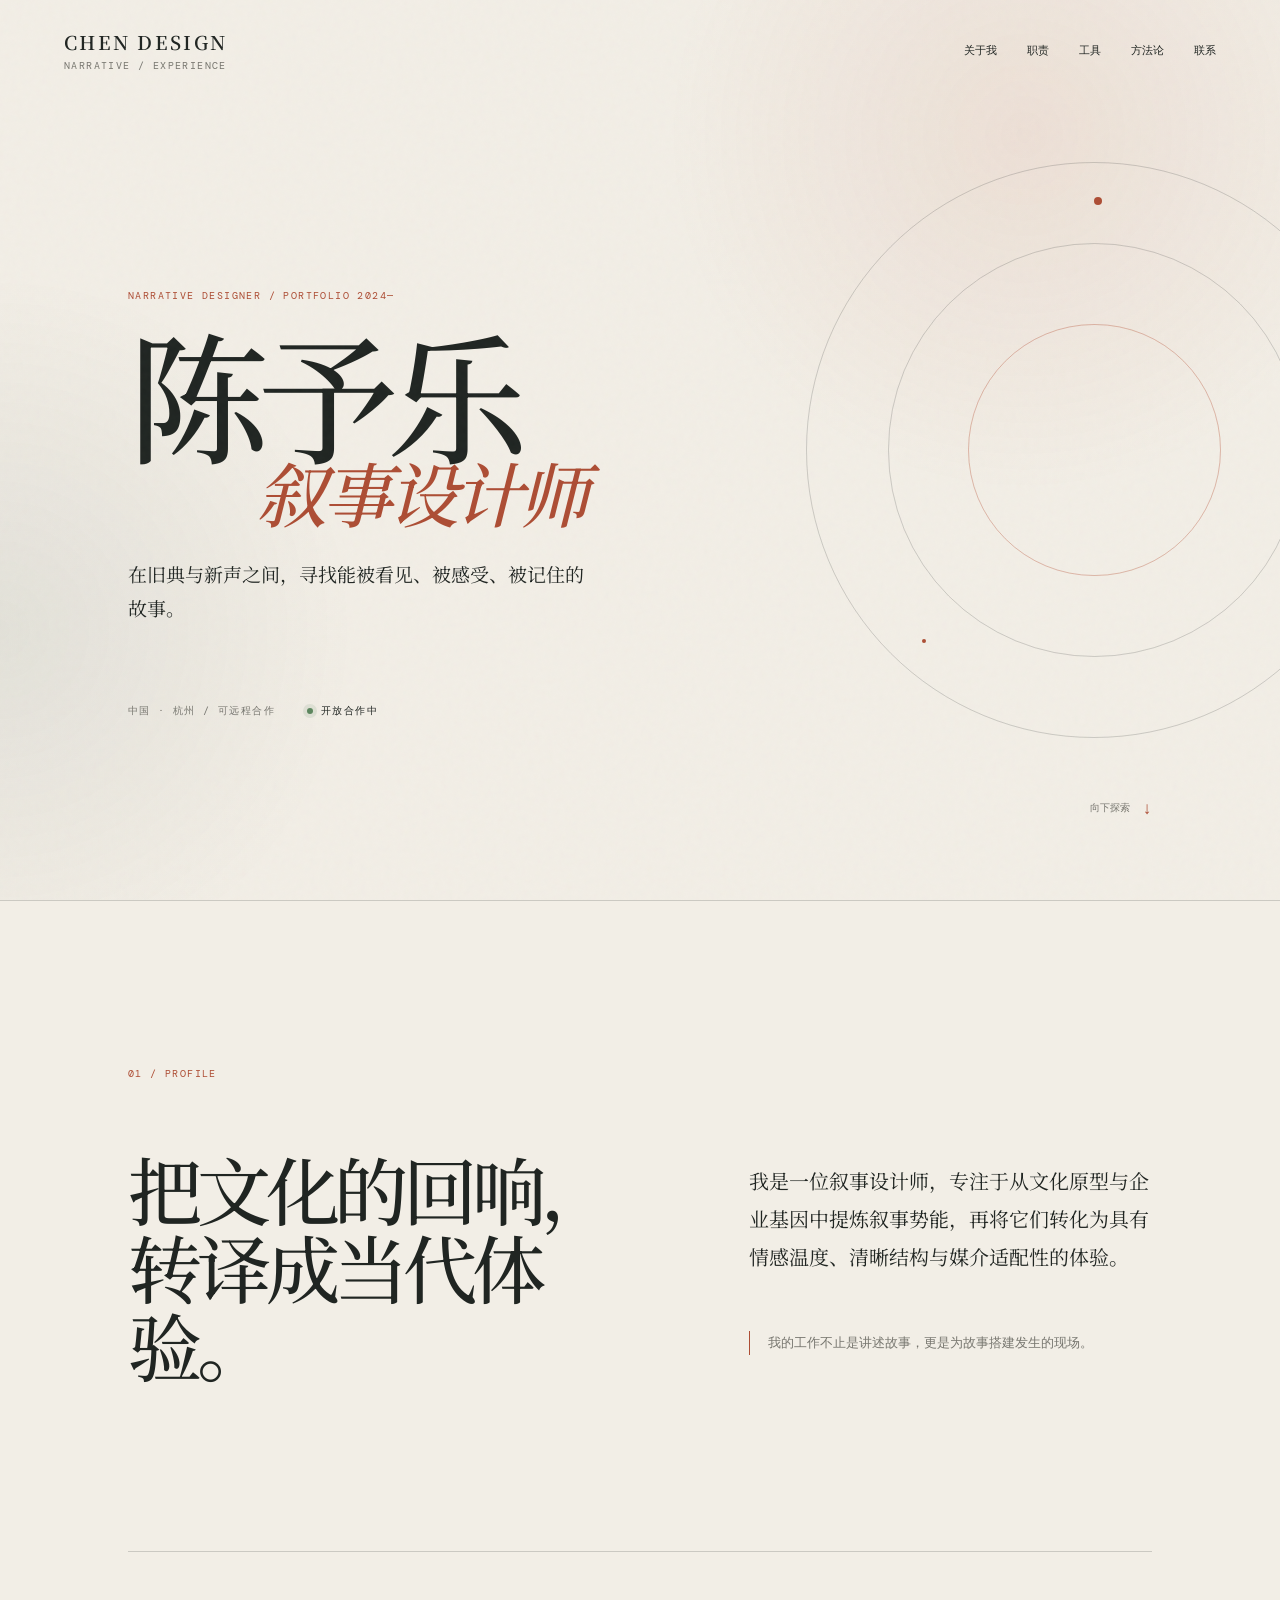
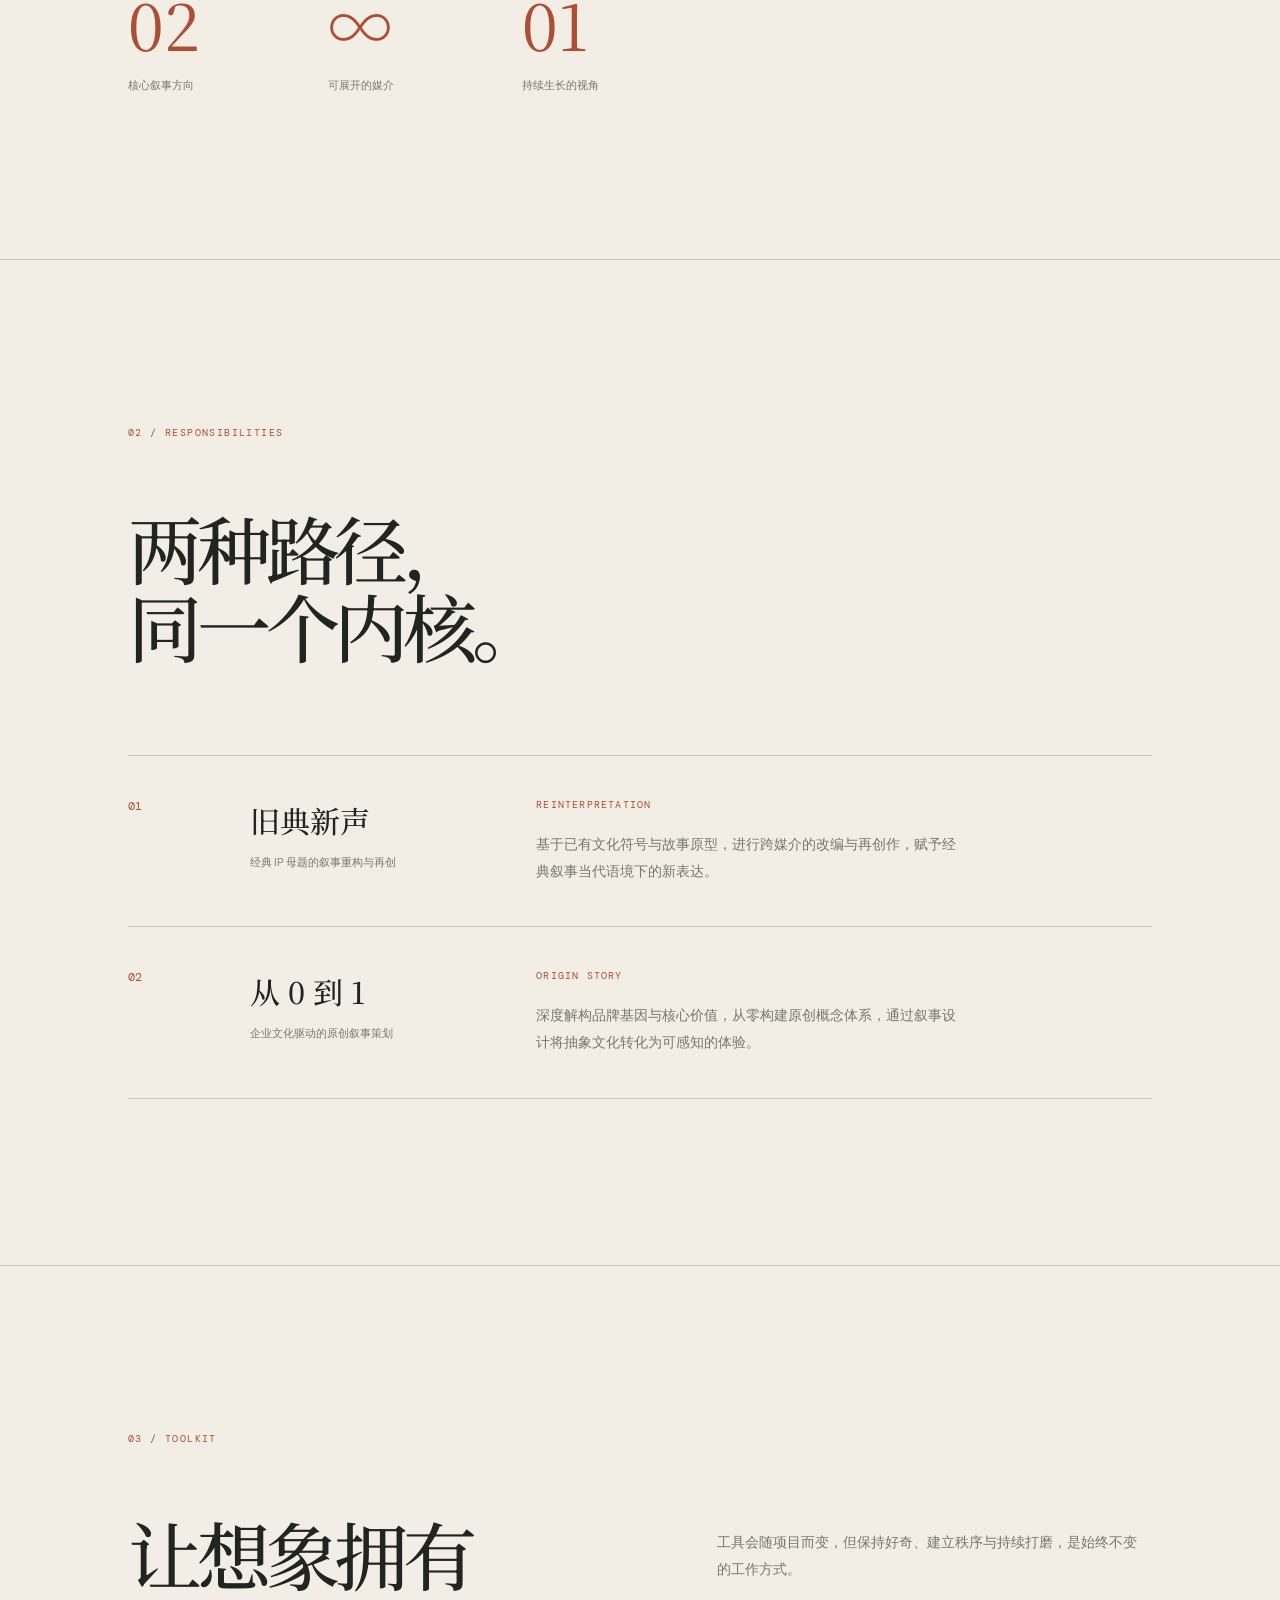
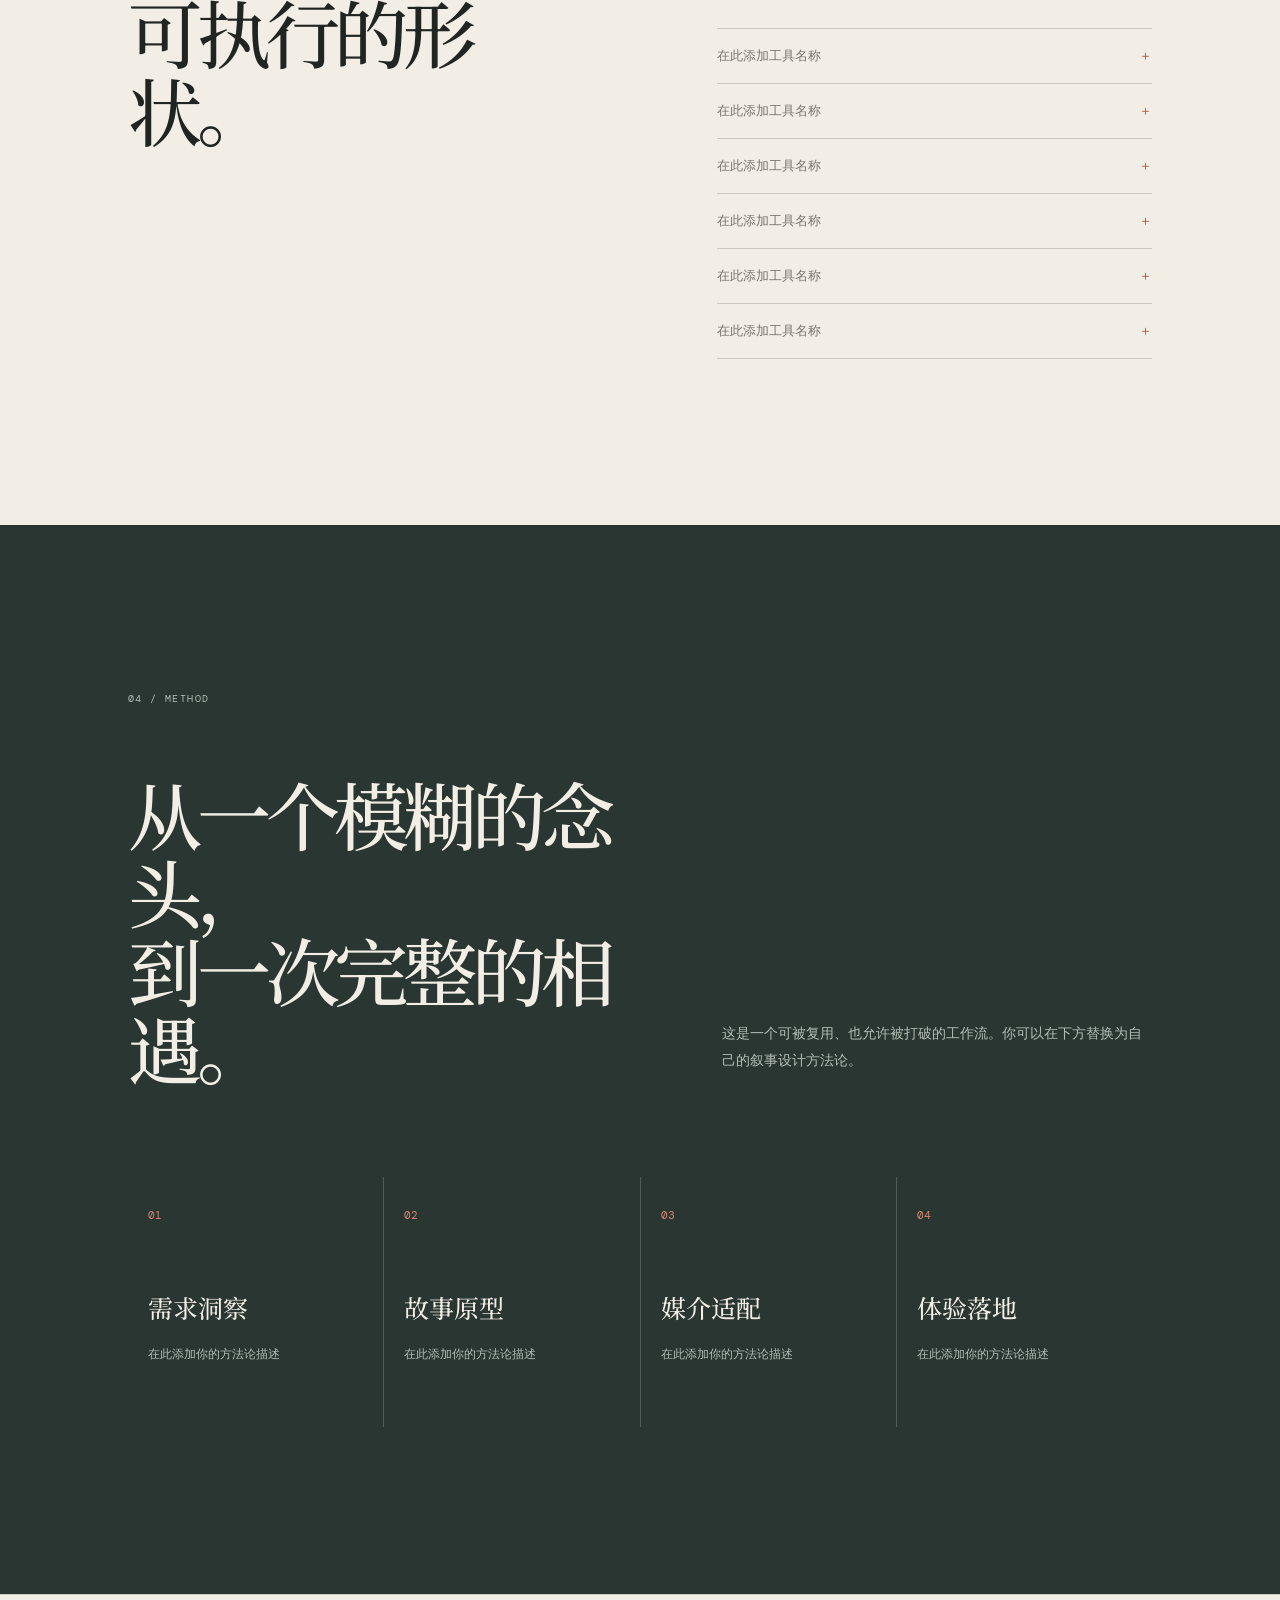
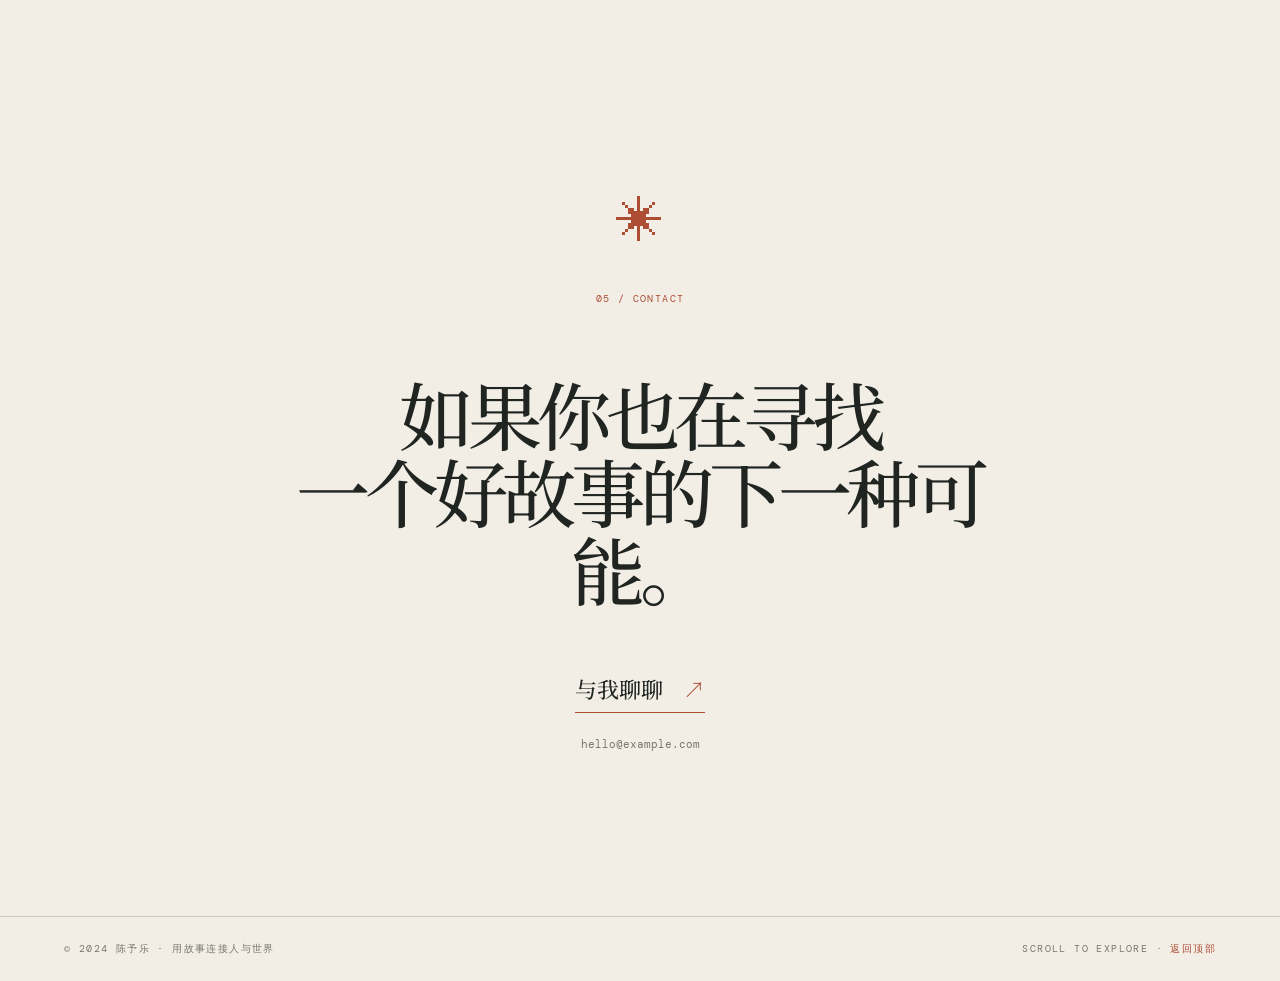
==== commit e9b246c6: "feat: refine CHEN DESIGN data-driven portfolio experience" ====
--- a/index.html
+++ b/index.html
@@ -1,27 +1,37 @@
 <!doctype html>
 <html lang="zh-CN">
 <head>
-  <meta charset="UTF-8" />
-  <meta name="viewport" content="width=device-width, initial-scale=1.0" />
-  <meta name="theme-color" content="#f3efe8" />
-  <meta name="description" content="李予乐的叙事设计师作品集与履历。" />
-  <title>叙事设计师 · 交互式作品集与履历</title>
+  <meta charset="UTF-8">
+  <meta name="viewport" content="width=device-width, initial-scale=1.0">
+  <meta name="theme-color" content="#f2eee6">
+  <meta name="description" content="叙事设计师的个人简历与作品集。">
+  <title>CHEN DESIGN · 叙事设计师</title>
   <link rel="preconnect" href="https://fonts.googleapis.com">
   <link rel="preconnect" href="https://fonts.gstatic.com" crossorigin>
   <link href="https://fonts.googleapis.com/css2?family=DM+Mono:wght@400;500&family=Manrope:wght@400;500;600;700&family=Noto+Serif+SC:wght@400;500;600;700&display=swap" rel="stylesheet">
-  <link rel="stylesheet" href="styles.css" />
+  <link rel="stylesheet" href="styles.css">
 </head>
 <body>
-  <div class="loader" aria-hidden="true"><span>正在展开故事</span><i></i></div>
+  <!-- ========== 加载层：结构无需修改 ========== -->
+  <div class="loader" aria-hidden="true"><span data-content="ui.loading"></span><i></i></div>
   <div class="grain" aria-hidden="true"></div>
 
-  <!-- ========== 可编辑区：只需修改此处的数据，即可更新页面文字 ========== -->
+  <!-- ========== 可编辑区：只修改此处 JSON，即可更新页面所有文案 ========== -->
   <script type="application/json" id="resume-data">
   {
+    "ui": {
+      "loading": "正在展开故事",
+      "brand": "CHEN DESIGN",
+      "brandSub": "NARRATIVE / EXPERIENCE",
+      "menuOpen": "打开菜单",
+      "menuClose": "关闭菜单",
+      "footerExplore": "SCROLL TO EXPLORE",
+      "backTop": "返回顶部"
+    },
     "meta": {
-      "pageTitle": "叙事设计师 · 交互式作品集与履历",
+      "pageTitle": "CHEN DESIGN · 叙事设计师",
       "eyebrow": "NARRATIVE DESIGNER / PORTFOLIO 2024—",
-      "name": "李予乐",
+      "name": "陈予乐",
       "role": "叙事设计师",
       "location": "中国 · 杭州 / 可远程合作",
       "availability": "开放合作中",
@@ -34,61 +44,90 @@
       "title": "把文化的回响，\n转译成当代体验。",
       "body": "我是一位叙事设计师，专注于从文化原型与企业基因中提炼叙事势能，再将它们转化为具有情感温度、清晰结构与媒介适配性的体验。",
       "note": "我的工作不止是讲述故事，更是为故事搭建发生的现场。",
-      "stats": [{"value":"02", "label":"核心叙事方向"}, {"value":"∞", "label":"可展开的媒介"}, {"value":"01", "label":"持续生长的视角"}]
+      "stats": [
+        {"value":"02", "label":"核心叙事方向"},
+        {"value":"∞", "label":"可展开的媒介"},
+        {"value":"01", "label":"持续生长的视角"}
+      ]
     },
     "responsibilities": {
       "label": "02 / RESPONSIBILITIES",
       "title": "两种路径，\n同一个内核。",
       "items": [
-        {"number":"01", "title":"旧典新声", "subtitle":"经典 IP 母题的叙事重构与再创", "body":"基于已有文化符号与故事原型，进行跨媒介的改编与再创作，赋予经典叙事当代语境下的新表达。"},
-        {"number":"02", "title":"从 0 到 1", "subtitle":"企业文化驱动的原创叙事策划", "body":"深度解构品牌基因与核心价值，从零构建原创概念体系，通过叙事设计将抽象文化转化为可感知的体验。"}
+        {"number":"01", "title":"旧典新声", "subtitle":"经典 IP 母题的叙事重构与再创", "body":"基于已有文化符号与故事原型，进行跨媒介的改编与再创作，赋予经典叙事当代语境下的新表达。", "tag":"REINTERPRETATION"},
+        {"number":"02", "title":"从 0 到 1", "subtitle":"企业文化驱动的原创叙事策划", "body":"深度解构品牌基因与核心价值，从零构建原创概念体系，通过叙事设计将抽象文化转化为可感知的体验。", "tag":"ORIGIN STORY"}
       ]
     },
     "tools": {
       "label": "03 / TOOLKIT",
       "title": "让想象拥有\n可执行的形状。",
-      "description": "常用的工具会随项目而变，但保持好奇、建立秩序与持续打磨，是始终不变的工作方式。",
+      "description": "工具会随项目而变，但保持好奇、建立秩序与持续打磨，是始终不变的工作方式。",
       "items": ["在此添加工具名称", "在此添加工具名称", "在此添加工具名称", "在此添加工具名称", "在此添加工具名称", "在此添加工具名称"]
     },
     "method": {
       "label": "04 / METHOD",
       "title": "从一个模糊的念头，\n到一次完整的相遇。",
       "description": "这是一个可被复用、也允许被打破的工作流。你可以在下方替换为自己的叙事设计方法论。",
-      "steps": [{"index":"01", "title":"需求洞察", "text":"在此添加你的方法论描述"}, {"index":"02", "title":"故事原型", "text":"在此添加你的方法论描述"}, {"index":"03", "title":"媒介适配", "text":"在此添加你的方法论描述"}, {"index":"04", "title":"体验落地", "text":"在此添加你的方法论描述"}]
+      "steps": [
+        {"index":"01", "title":"需求洞察", "text":"在此添加你的方法论描述"},
+        {"index":"02", "title":"故事原型", "text":"在此添加你的方法论描述"},
+        {"index":"03", "title":"媒介适配", "text":"在此添加你的方法论描述"},
+        {"index":"04", "title":"体验落地", "text":"在此添加你的方法论描述"}
+      ]
     },
     "contact": {
       "label": "05 / CONTACT",
       "title": "如果你也在寻找\n一个好故事的下一种可能。",
       "cta": "与我聊聊",
       "email": "hello@example.com",
-      "footer": "© 2024 李予乐 · 用故事连接人与世界"
+      "footer": "© 2024 陈予乐 · 用故事连接人与世界"
     }
   }
   </script>
   <!-- ========== 可编辑区结束 ========== -->
 
   <header class="site-header">
-    <a class="brand" href="#top" aria-label="返回首页"><span>LYL</span><small>STORY / DESIGN</small></a>
+    <a class="brand" href="#top" aria-label="返回顶部"><span data-content="ui.brand"></span><small data-content="ui.brandSub"></small></a>
     <nav class="desktop-nav" aria-label="主导航"></nav>
-    <button class="menu-toggle" type="button" aria-label="打开菜单" aria-expanded="false"><span></span><span></span></button>
+    <button class="menu-toggle" type="button" aria-expanded="false"><span></span><span></span></button>
   </header>
   <div class="mobile-nav" aria-hidden="true"></div>
 
   <main id="top">
+    <!-- ========== 模块一：Hero ========== -->
     <section class="hero section-reveal" aria-labelledby="hero-title">
       <div class="hero-orbit" aria-hidden="true"><span></span><span></span><span></span></div>
-      <div class="hero-copy"><p class="eyebrow" data-field="eyebrow"></p><h1 id="hero-title"><span data-field="name"></span><em data-field="role"></em></h1><p class="hero-intro" data-field="intro"></p></div>
+      <div class="hero-copy">
+        <p class="eyebrow" data-field="eyebrow"></p>
+        <h1 id="hero-title"><span data-field="name"></span><em data-field="role"></em></h1>
+        <p class="hero-intro" data-field="intro"></p>
+      </div>
       <div class="hero-meta"><span data-field="location"></span><span class="availability"><i></i><b data-field="availability"></b></span></div>
       <a class="scroll-hint" href="#about"><span data-field="scrollHint"></span><i>↓</i></a>
     </section>
 
-    <section class="about section-wrap section-reveal" id="about"><div class="section-label" data-content="about.label"></div><div class="about-grid"><div class="section-heading"><h2 data-content="about.title"></h2></div><div class="about-copy"><p class="lead" data-content="about.body"></p><p class="note" data-content="about.note"></p></div></div><div class="stats" data-stats></div></section>
-    <section class="responsibilities section-wrap section-reveal" id="responsibilities"><div class="section-label" data-content="responsibilities.label"></div><div class="responsibility-intro"><h2 data-content="responsibilities.title"></h2></div><div class="responsibility-list" data-responsibilities></div></section>
+    <!-- ========== 模块二：About ========== -->
+    <section class="about section-wrap section-reveal" id="about">
+      <div class="section-label" data-content="about.label"></div>
+      <div class="about-grid"><div class="section-heading"><h2 data-content="about.title"></h2></div><div class="about-copy"><p class="lead" data-content="about.body"></p><p class="note" data-content="about.note"></p></div></div>
+      <div class="stats" data-stats></div>
+    </section>
+
+    <!-- ========== 模块三：Responsibilities ========== -->
+    <section class="responsibilities section-wrap section-reveal" id="responsibilities">
+      <div class="section-label" data-content="responsibilities.label"></div><div class="responsibility-intro"><h2 data-content="responsibilities.title"></h2></div><div class="responsibility-list" data-responsibilities></div>
+    </section>
+
+    <!-- ========== 模块四：Tools ========== -->
     <section class="tools section-wrap section-reveal" id="tools"><div class="section-label" data-content="tools.label"></div><div class="two-column"><div><h2 data-content="tools.title"></h2></div><div><p class="muted" data-content="tools.description"></p><ul class="tool-list" data-tools></ul></div></div></section>
+
+    <!-- ========== 模块五：Method ========== -->
     <section class="method section-wrap section-reveal" id="method"><div class="section-label" data-content="method.label"></div><div class="method-head"><h2 data-content="method.title"></h2><p class="muted" data-content="method.description"></p></div><div class="method-grid" data-method></div></section>
-    <section class="contact section-wrap section-reveal" id="contact"><div class="contact-mark" aria-hidden="true">✳</div><div class="section-label" data-content="contact.label"></div><h2 data-content="contact.title"></h2><a class="contact-link" data-email href="mailto:hello@example.com"><span data-email-text></span><i>↗</i></a></section>
+
+    <!-- ========== 模块六：Contact ========== -->
+    <section class="contact section-wrap section-reveal" id="contact"><div class="contact-mark" aria-hidden="true">✳</div><div class="section-label" data-content="contact.label"></div><h2 data-content="contact.title"></h2><a class="contact-link" data-email><span data-content="contact.cta"></span><i>↗</i></a><p class="email" data-email-text></p></section>
   </main>
-  <footer><span data-content="contact.footer"></span><span>SCROLL TO EXPLORE · <a href="#top">↑</a></span></footer>
+  <footer><span data-content="contact.footer"></span><span><span data-content="ui.footerExplore"></span> · <a href="#top" data-content="ui.backTop"></a></span></footer>
   <script src="script.js"></script>
 </body>
 </html>
--- a/styles.css
+++ b/styles.css
@@ -1 +1 @@
-:root{--paper:#f3efe8;--ink:#202522;--muted:#77766f;--line:rgba(32,37,34,.18);--accent:#b44d32;--serif:'Noto Serif SC',Georgia,serif;--sans:'Manrope',Arial,sans-serif;--mono:'DM Mono',monospace}*{box-sizing:border-box}html{scroll-behavior:smooth}body{margin:0;color:var(--ink);background:var(--paper);font-family:var(--sans);overflow-x:hidden}body:before{content:'';position:fixed;inset:0;pointer-events:none;background:radial-gradient(circle at 80% 15%,rgba(180,77,50,.08),transparent 28%),radial-gradient(circle at 0 70%,rgba(32,37,34,.05),transparent 30%);z-index:-1}.grain{position:fixed;inset:0;opacity:.055;pointer-events:none;z-index:10;background-image:url("data:image/svg+xml,%3Csvg viewBox='0 0 180 180' xmlns='http://www.w3.org/2000/svg'%3E%3Cfilter id='n'%3E%3CfeTurbulence type='fractalNoise' baseFrequency='.8' numOctaves='3' stitchTiles='stitch'/%3E%3C/filter%3E%3Crect width='100%25' height='100%25' filter='url(%23n)' opacity='.5'/%3E%3C/svg%3E")}.loader{position:fixed;inset:0;background:var(--ink);color:var(--paper);display:grid;place-content:center;gap:16px;z-index:20;transition:opacity .7s,visibility .7s;font:12px var(--mono);letter-spacing:.08em}.loader i{display:block;width:180px;height:1px;background:linear-gradient(90deg,var(--accent),transparent);animation:load 1.2s ease-in-out infinite;transform-origin:left}.loader.done{opacity:0;visibility:hidden}@keyframes load{50%{transform:scaleX(.25);opacity:.4}100%{transform:scaleX(1)}}.site-header{position:absolute;top:0;left:0;right:0;padding:28px 5vw;display:flex;align-items:center;justify-content:space-between;z-index:5}.brand{color:var(--ink);text-decoration:none;display:flex;align-items:baseline;gap:12px;font-weight:700}.brand small,.section-label,.eyebrow,.hero-meta,.scroll-hint,footer{font:11px var(--mono);letter-spacing:.08em}.brand small{font-weight:400;color:var(--muted)}.desktop-nav{display:flex;gap:30px}.desktop-nav a,.mobile-nav a{color:var(--ink);text-decoration:none;font-size:12px;position:relative}.desktop-nav a:after{content:'';position:absolute;left:0;bottom:-7px;width:100%;height:1px;background:var(--accent);transform:scaleX(0);transform-origin:right;transition:transform .3s}.desktop-nav a:hover:after{transform:scaleX(1);transform-origin:left}.menu-toggle{display:none;border:0;background:transparent;padding:8px}.menu-toggle span{display:block;width:22px;height:1px;background:var(--ink);margin:5px}.mobile-nav{display:none}.hero{min-height:100vh;padding:22vh 10vw 9vh;display:flex;flex-direction:column;justify-content:space-between;position:relative;overflow:hidden}.hero-copy{max-width:790px;margin:auto 0}.eyebrow,.section-label{color:var(--accent)}h1{margin:28px 0 34px;font:500 clamp(4rem,12vw,11rem)/.95 var(--serif);letter-spacing:-.08em}h1 em{display:block;margin:22px 0 0 1.8em;color:var(--accent);font:400 clamp(1rem,2vw,1.5rem)/1 var(--sans);letter-spacing:0;font-style:normal}.hero-intro{max-width:460px;font:400 clamp(1rem,1.6vw,1.35rem)/1.8 var(--serif)}.hero-meta{display:flex;justify-content:space-between;color:var(--muted)}.availability{color:var(--ink)}.availability i{display:inline-block;width:7px;height:7px;background:#668b61;border-radius:50%;margin-right:8px}.scroll-hint{align-self:center;color:var(--muted);text-decoration:none}.scroll-hint i{display:block;text-align:center;margin-top:10px;font-style:normal;color:var(--accent);animation:float 1.8s ease-in-out infinite}@keyframes float{50%{transform:translateY(5px)}}.hero-orbit{position:absolute;right:-15vw;top:22%;width:46vw;height:46vw;border:1px solid var(--line);border-radius:50%;transform:rotate(-28deg)}.hero-orbit:before,.hero-orbit:after{content:'';position:absolute;inset:10%;border:1px solid var(--line);border-radius:50%}.hero-orbit:after{inset:25%;border-color:var(--accent)}.hero-orbit span{position:absolute;width:8px;height:8px;border-radius:50%;background:var(--accent);top:12%;left:18%}.hero-orbit span:nth-child(2){top:77%;left:76%;background:var(--ink)}.hero-orbit span:nth-child(3){top:48%;left:50%;width:4px;height:4px}.section-wrap{padding:13vw 10vw;border-top:1px solid var(--line)}.section-label{margin-bottom:70px}.section-heading h2,h2{font:500 clamp(2.5rem,5.8vw,6.4rem)/1.1 var(--serif);letter-spacing:-.07em;white-space:pre-line;margin:0}.about-grid{display:grid;grid-template-columns:1fr 1fr;gap:12vw}.about-copy{padding-top:10px}.lead{font-size:clamp(1.2rem,2vw,1.7rem);line-height:1.8;max-width:550px}.note{color:var(--accent);line-height:1.8;margin-top:70px}.stats{display:grid;grid-template-columns:repeat(3,1fr);gap:20px;margin-top:12vw;border-top:1px solid var(--line);padding-top:28px}.stat-value{font:500 clamp(3rem,6vw,6rem) var(--serif)}.stat-label,.muted{color:var(--muted);font-size:13px;line-height:1.8}.responsibility-intro{margin-bottom:7vw}.responsibility-list{border-top:1px solid var(--line)}.responsibility-card{display:grid;grid-template-columns:90px 1fr 1.3fr;gap:30px;padding:36px 0;border-bottom:1px solid var(--line);transition:padding .35s,background .35s}.responsibility-card:hover{padding-left:20px;background:rgba(180,77,50,.04)}.card-num,.index{font:12px var(--mono);color:var(--accent)}.card-title{font:500 clamp(1.7rem,3vw,3rem) var(--serif)}.card-subtitle{margin-top:8px;color:var(--muted);font-size:13px}.card-body{max-width:420px;color:var(--muted);line-height:1.9;font-size:14px}.two-column{display:grid;grid-template-columns:1fr 1fr;gap:12vw}.tool-list{padding:0;margin:45px 0 0;list-style:none;display:grid;grid-template-columns:1fr 1fr;border-top:1px solid var(--line)}.tool-list li{padding:18px 0;border-bottom:1px solid var(--line);font-size:13px}.method-head{display:grid;grid-template-columns:1fr 1fr;gap:12vw}.method-head .muted{align-self:end}.method-grid{display:grid;grid-template-columns:repeat(4,1fr);margin-top:9vw}.method-card{padding:24px 20px;border-top:1px solid var(--ink);border-right:1px solid var(--line);min-height:220px;transition:background .3s,transform .3s}.method-card:hover{background:var(--ink);color:var(--paper);transform:translateY(-8px)}.method-card h3{font:500 1.4rem var(--serif);margin:55px 0 15px}.method-card p{font-size:12px;line-height:1.8;color:var(--muted)}.method-card:hover p{color:#c9c4ba}.contact{position:relative;min-height:75vh}.contact-mark{position:absolute;right:10vw;top:10vw;color:var(--accent);font-size:7rem;animation:spin 18s linear infinite}@keyframes spin{to{transform:rotate(360deg)}}.contact h2{max-width:850px}.contact-link{display:inline-flex;gap:30px;align-items:center;margin-top:9vw;color:var(--ink);font:500 clamp(1.3rem,3vw,2.4rem) var(--serif);text-decoration:none;border-bottom:1px solid var(--ink);padding-bottom:10px}.contact-link i{font-style:normal;color:var(--accent);transition:transform .3s}.contact-link:hover i{transform:translate(6px,-6px)}footer{display:flex;justify-content:space-between;padding:25px 5vw;color:var(--muted);border-top:1px solid var(--line)}footer a{color:var(--accent);text-decoration:none}.section-reveal{opacity:0;transform:translateY(24px);transition:opacity .9s ease,transform .9s ease}.section-reveal.visible{opacity:1;transform:none}@media(max-width:700px){.site-header{padding:22px 6vw}.desktop-nav{display:none}.menu-toggle{display:block}.mobile-nav{position:fixed;inset:0;background:var(--paper);z-index:4;padding:110px 10vw;display:flex;flex-direction:column;gap:26px;transform:translateX(100%);transition:transform .45s}.mobile-nav.open{transform:none}.mobile-nav a{font:500 2.2rem var(--serif)}.hero{padding:27vh 8vw 8vh}.hero-orbit{width:85vw;height:85vw;right:-35vw;top:30%}.hero-meta{font-size:9px}.section-wrap{padding:25vw 8vw}.section-label{margin-bottom:45px}.about-grid,.two-column,.method-head{grid-template-columns:1fr;gap:35px}.stats{margin-top:25vw}.responsibility-card{grid-template-columns:40px 1fr;gap:14px}.card-body{grid-column:2}.method-grid{grid-template-columns:1fr 1fr}.method-card{min-height:190px;padding:16px 12px}.method-card h3{font-size:1.1rem;margin-top:35px}.contact-mark{right:6vw;top:20vw;font-size:4rem}footer{padding:20px 6vw;display:block;line-height:2}footer span:last-child{display:block}}@media(prefers-reduced-motion:reduce){*,*:before,*:after{animation-duration:.01ms!important;transition-duration:.01ms!important;scroll-behavior:auto!important}}
+:root{--paper:#f2eee6;--ink:#202522;--muted:#77766f;--line:rgba(32,37,34,.18);--accent:#ad4d34;--deep:#293632;--serif:'Noto Serif SC',Georgia,serif;--sans:'Manrope',Arial,sans-serif;--mono:'DM Mono',monospace}*{box-sizing:border-box}html{scroll-behavior:smooth}body{margin:0;color:var(--ink);background:var(--paper);font-family:var(--sans);overflow-x:hidden}body:before{content:'';position:fixed;inset:0;pointer-events:none;background:radial-gradient(circle at 80% 15%,rgba(180,77,50,.09),transparent 28%),radial-gradient(circle at 0 70%,rgba(34,56,50,.07),transparent 25%);z-index:-2}.grain{position:fixed;inset:0;opacity:.055;pointer-events:none;z-index:10;background-image:url("data:image/svg+xml,%3Csvg viewBox='0 0 180 180' xmlns='http://www.w3.org/2000/svg'%3E%3Cfilter id='n'%3E%3CfeTurbulence type='fractalNoise' baseFrequency='.8' numOctaves='3' stitchTiles='stitch'/%3E%3C/filter%3E%3Crect width='100%25' height='100%25' filter='url(%23n)' opacity='.5'/%3E%3C/svg%3E")}.loader{position:fixed;inset:0;background:var(--ink);color:var(--paper);display:grid;place-content:center;gap:16px;z-index:20;transition:opacity .7s,visibility .7s;font:12px var(--mono);letter-spacing:.08em;text-align:center}.loader i{width:180px;height:1px;background:linear-gradient(90deg,var(--accent),transparent);display:block;animation:load 1.2s ease-in-out infinite;transform-origin:left}.loader.done{opacity:0;visibility:hidden}@keyframes load{0%,100%{transform:scaleX(.1)}50%{transform:scaleX(1)}}.site-header{position:absolute;top:0;left:0;right:0;padding:28px 5vw;display:flex;align-items:center;justify-content:space-between;z-index:5}.brand{color:var(--ink);text-decoration:none;display:flex;flex-direction:column;gap:4px}.brand span{font:600 19px var(--serif);letter-spacing:.12em}.brand small,.eyebrow,.section-label,.hero-meta,footer{font:10px var(--mono);letter-spacing:.14em}.brand small{color:var(--muted)}.desktop-nav{display:flex;gap:30px}.desktop-nav a,.mobile-nav a{color:var(--ink);text-decoration:none;font-size:11px}.desktop-nav a:after{content:'';height:1px;width:0;background:var(--accent);display:block;transition:width .3s}.desktop-nav a:hover:after{width:100%}.menu-toggle{display:none;border:0;background:transparent;padding:8px}.menu-toggle span{display:block;width:22px;height:1px;background:var(--ink);margin:5px}.mobile-nav{display:none}.hero{min-height:100vh;padding:22vh 10vw 9vh;display:flex;flex-direction:column;justify-content:space-between;position:relative;overflow:hidden}.hero-copy{max-width:790px;margin-top:9vh}.eyebrow,.section-label{color:var(--accent)}.hero h1{margin:30px 0 26px;font:500 clamp(4.2rem,11vw,10.5rem)/.86 var(--serif);letter-spacing:-.08em}.hero h1 em{display:block;color:var(--accent);font:italic 500 clamp(2.4rem,5.5vw,5.3rem)/1.1 var(--serif);letter-spacing:-.06em;margin-left:10vw}.hero-intro{max-width:460px;font:19px/1.8 var(--serif);margin:0}.hero-meta{display:flex;gap:32px;color:var(--muted)}.availability{color:var(--ink)}.availability i{display:inline-block;width:6px;height:6px;border-radius:50%;background:#5c865e;margin-right:8px;box-shadow:0 0 0 4px rgba(92,134,94,.12)}.availability b{font-weight:400}.scroll-hint{align-self:flex-end;color:var(--muted);text-decoration:none;font:10px var(--mono);display:flex;gap:12px;align-items:center}.scroll-hint i{color:var(--accent);font-size:17px;font-style:normal}.hero-orbit{position:absolute;width:45vw;height:45vw;max-width:600px;max-height:600px;right:-8vw;top:18%;border:1px solid var(--line);border-radius:50%;animation:float 8s ease-in-out infinite}.hero-orbit:before,.hero-orbit:after{content:'';position:absolute;inset:14%;border:1px solid var(--line);border-radius:50%}.hero-orbit:after{inset:28%;border-color:rgba(180,77,50,.35)}.hero-orbit span{position:absolute;width:8px;height:8px;border-radius:50%;background:var(--accent);top:6%;left:50%}.hero-orbit span:nth-child(2){top:50%;left:94%;background:var(--ink)}.hero-orbit span:nth-child(3){top:83%;left:20%;width:4px;height:4px}@keyframes float{50%{transform:translateY(-15px) rotate(8deg)}}.section-wrap{padding:13vw 10vw;border-top:1px solid var(--line)}.section-label{margin-bottom:70px}.section-heading h2,h2{font:500 clamp(2.5rem,5.8vw,6.4rem)/1.05 var(--serif);letter-spacing:-.07em;white-space:pre-line;margin:0}.about-grid{display:grid;grid-template-columns:1.1fr .9fr;gap:10vw}.about-copy{padding-top:12px;max-width:450px}.lead{font:20px/1.9 var(--serif);margin:0 0 55px}.note{border-left:1px solid var(--accent);padding-left:18px;color:var(--muted);font-size:13px;line-height:1.8}.stats{display:flex;gap:10vw;margin-top:13vw;border-top:1px solid var(--line);padding-top:25px}.stat-value{color:var(--accent);font:400 clamp(2.7rem,5vw,5rem) var(--serif)}.stat-label{color:var(--muted);font-size:11px;margin-top:8px}.responsibility-intro{max-width:750px;margin-bottom:90px}.responsibility-list{border-top:1px solid var(--line)}.responsibility-card{display:grid;grid-template-columns:9% 25% 1fr;gap:30px;align-items:start;padding:42px 0;border-bottom:1px solid var(--line);transition:padding .4s,background .4s}.responsibility-card:hover{padding-left:20px;background:rgba(255,255,255,.18)}.card-num{color:var(--accent);font:12px var(--mono)}.card-title{font:500 30px var(--serif)}.card-subtitle{font-size:11px;color:var(--muted);margin-top:12px}.card-body{max-width:430px;color:var(--muted);line-height:1.9;font-size:14px}.card-tag{display:block;font:10px var(--mono);letter-spacing:.12em;margin-bottom:20px;color:var(--accent)}.two-column{display:grid;grid-template-columns:1fr 1fr;gap:12vw}.muted{color:var(--muted);font-size:14px;line-height:1.9;max-width:430px}.tool-list{padding:0;margin:45px 0 0;list-style:none;border-top:1px solid var(--line)}.tool-list li{border-bottom:1px solid var(--line);padding:18px 0;color:var(--muted);font:13px var(--mono);display:flex;justify-content:space-between;transition:padding .3s,color .3s}.tool-list li:hover{padding-left:12px;color:var(--ink)}.tool-list li:after{content:'＋';color:var(--accent)}.method{background:var(--deep);color:var(--paper)}.method .section-label,.method .muted{color:#b3bcb5}.method-head{display:flex;justify-content:space-between;align-items:end;gap:50px;margin-bottom:90px}.method-head h2{max-width:720px}.method-grid{display:grid;grid-template-columns:repeat(4,1fr);gap:1px;background:rgba(243,239,232,.2)}.method-card{background:var(--deep);min-height:250px;padding:25px 20px;transition:background .3s,transform .3s}.method-card:hover{background:#354840;transform:translateY(-8px)}.method-card .index{color:#db876f;font:11px var(--mono)}.method-card h3{font:500 25px var(--serif);margin:65px 0 18px}.method-card p{color:#b3bcb5;font-size:12px;line-height:1.8}.contact{text-align:center;padding-top:15vw;padding-bottom:12vw}.contact-mark{color:var(--accent);font-size:48px;margin-bottom:40px;animation:spin 12s linear infinite}.contact h2{max-width:800px;margin:0 auto 65px}.contact-link{color:var(--ink);text-decoration:none;display:inline-flex;gap:20px;align-items:center;font:500 22px var(--serif);border-bottom:1px solid var(--accent);padding-bottom:8px}.contact-link i{color:var(--accent);font-style:normal;transition:transform .3s}.contact-link:hover i{transform:translate(5px,-5px)}.email{color:var(--muted);font:11px var(--mono);margin-top:24px}@keyframes spin{to{transform:rotate(360deg)}}footer{border-top:1px solid var(--line);padding:25px 5vw;color:var(--muted);display:flex;justify-content:space-between}footer a{color:var(--accent);text-decoration:none}.section-reveal{opacity:0;transform:translateY(24px);transition:opacity .9s ease,transform .9s ease}.section-reveal.visible{opacity:1;transform:none}@media(max-width:700px){.site-header{padding:22px 6vw}.desktop-nav{display:none}.menu-toggle{display:block}.mobile-nav{position:fixed;inset:0;background:var(--paper);z-index:4;display:flex;flex-direction:column;justify-content:center;gap:25px;padding:15vw;transform:translateY(-100%);transition:transform .4s}.mobile-nav.open{transform:none}.mobile-nav a{font:500 34px var(--serif)}.hero{padding:20vh 7vw 8vh;min-height:100svh}.hero-orbit{width:90vw;height:90vw;top:30%;right:-35vw;opacity:.65}.hero-copy{margin-top:9vh;position:relative;z-index:1}.hero h1{font-size:4.6rem;margin-top:25px}.hero h1 em{font-size:2.8rem;margin-left:12vw}.hero-intro{font-size:17px;max-width:290px}.hero-meta{flex-direction:column;gap:12px}.section-wrap{padding:25vw 7vw}.section-label{margin-bottom:45px}.about-grid,.two-column{grid-template-columns:1fr;gap:45px}.about-copy{padding-top:0}.lead{font-size:18px}.stats{gap:9vw;margin-top:18vw}.stat-value{font-size:2.6rem}.stat-label{font-size:9px}.responsibility-intro{margin-bottom:55px}.responsibility-card{grid-template-columns:15% 1fr;gap:12px}.card-body{grid-column:2}.card-tag{margin-bottom:12px}.card-title{font-size:26px}.method-head{display:block;margin-bottom:55px}.method-head .muted{margin-top:30px}.method-grid{grid-template-columns:1fr 1fr}.method-card{min-height:210px;padding:18px 15px}.method-card h3{margin-top:40px;font-size:21px}.contact h2{font-size:2.9rem}.contact-link{font-size:19px}footer{flex-direction:column;gap:14px;font-size:9px}}@media(prefers-reduced-motion:reduce){*,*:before,*:after{animation-duration:.01ms!important;transition-duration:.01ms!important;scroll-behavior:auto!important}}
